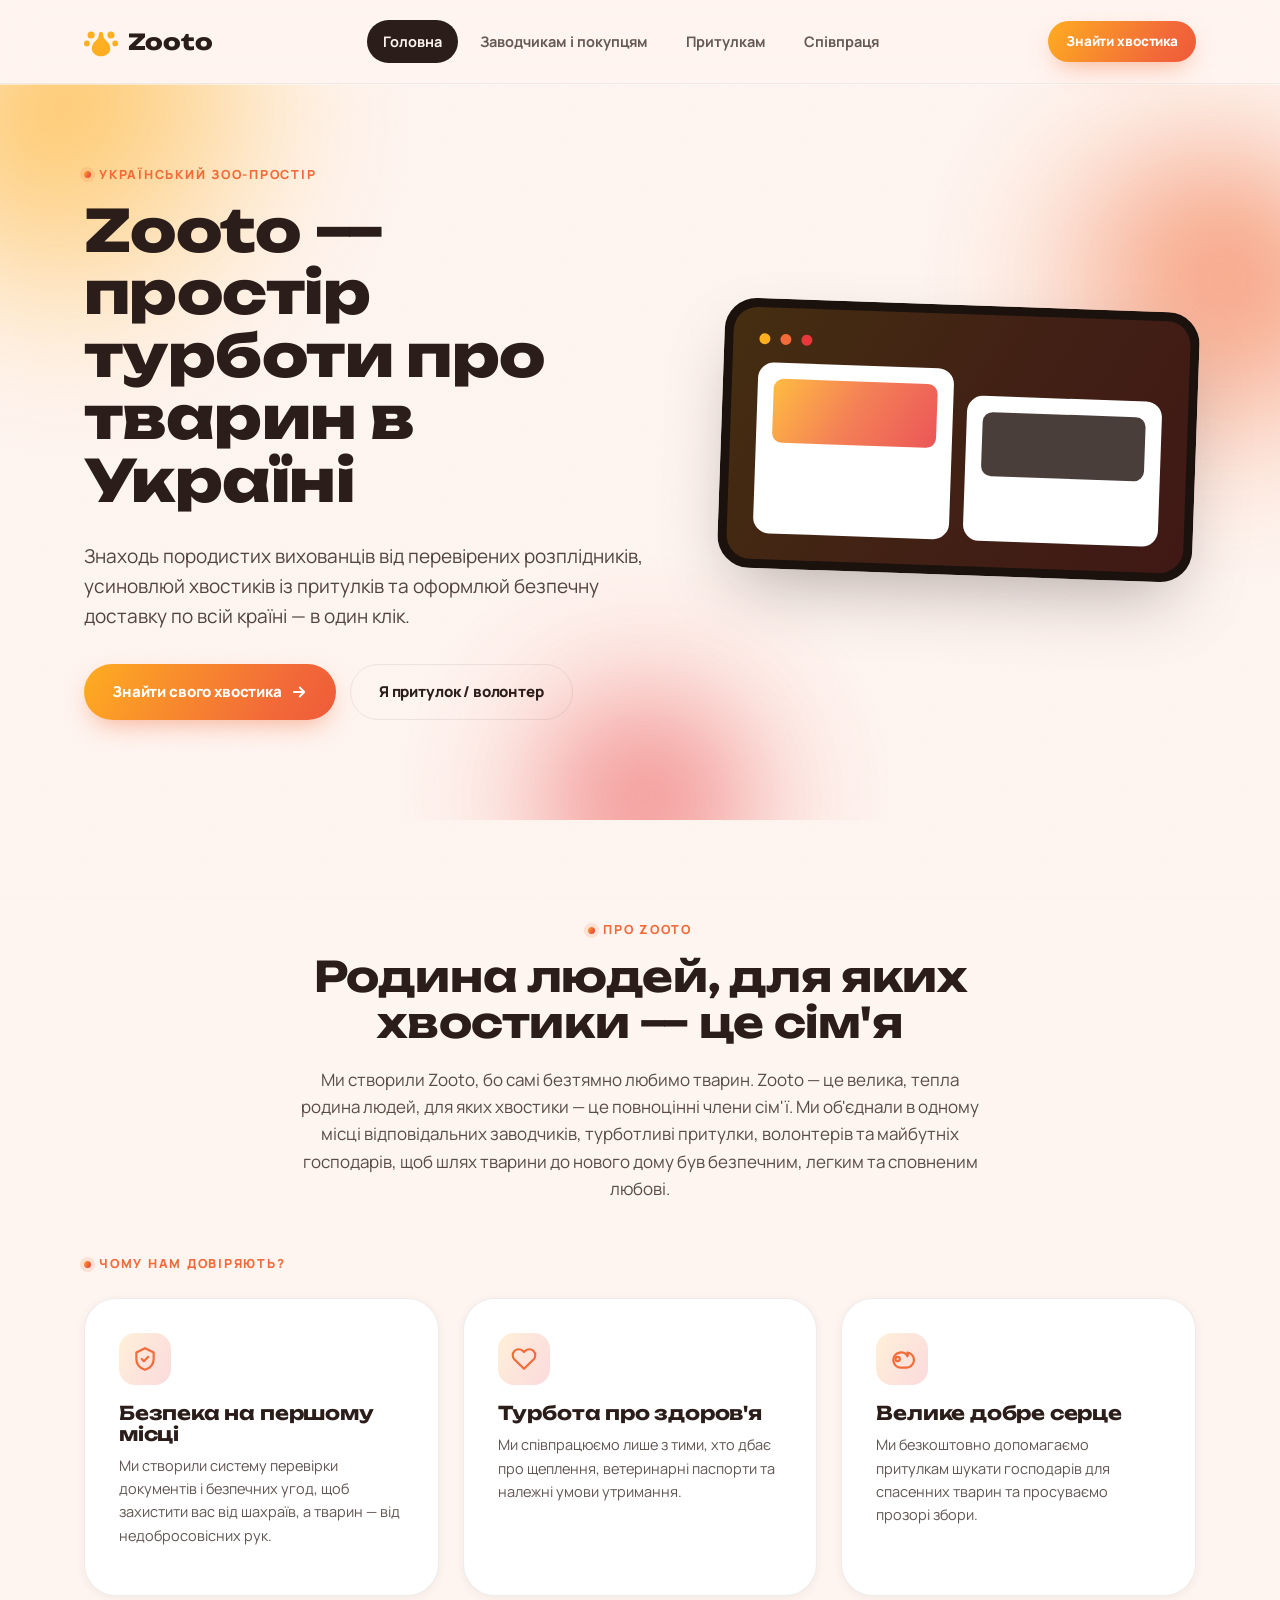
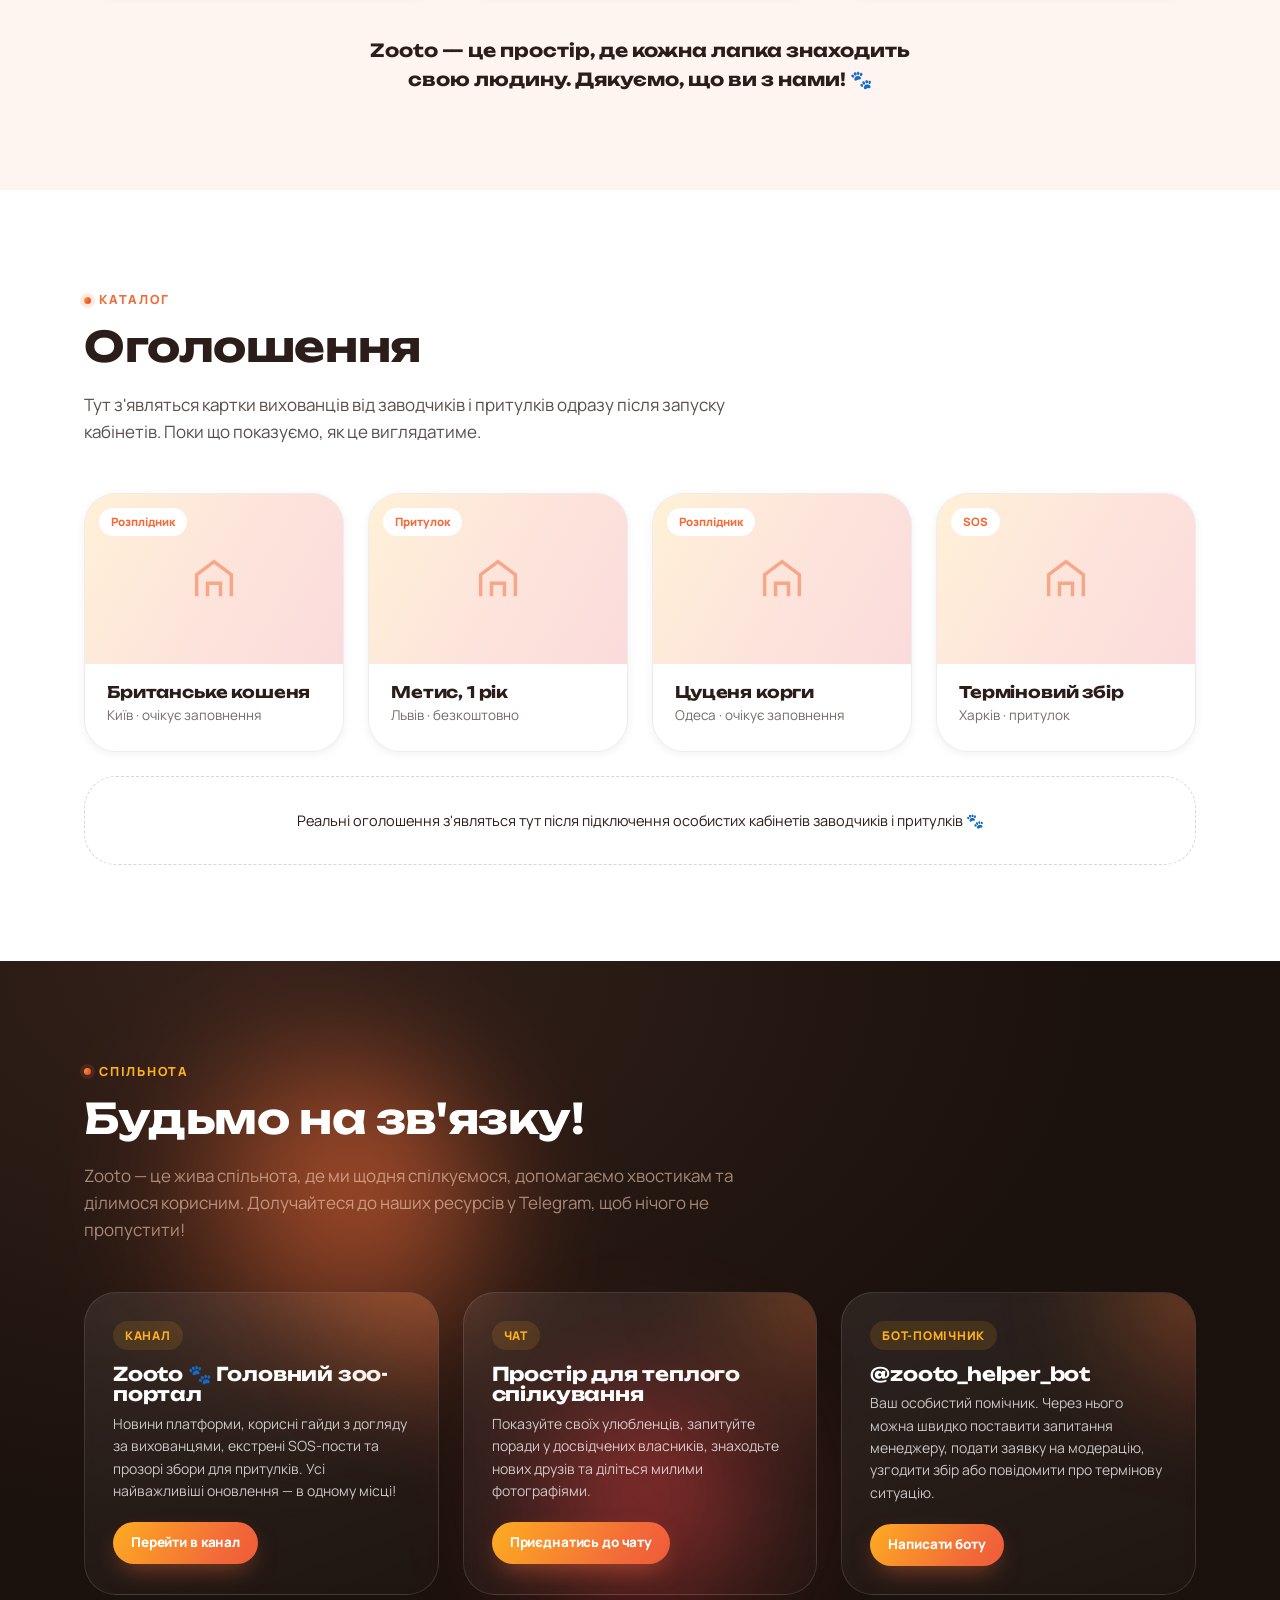
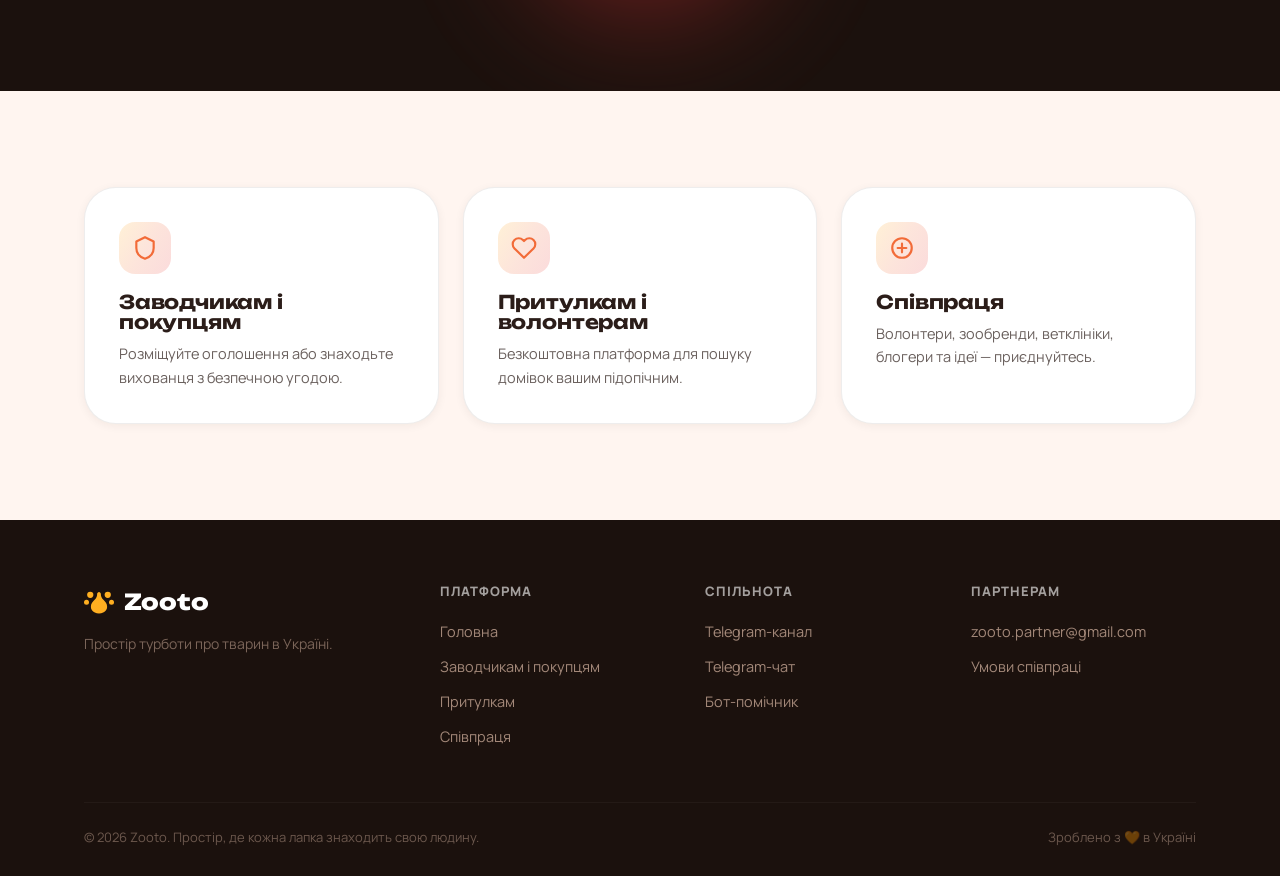
==== index.html @ 98a2a2c3 "Add files via upload" ====
<!DOCTYPE html>
<html lang="uk">
<head>
<meta charset="UTF-8">
<meta name="viewport" content="width=device-width, initial-scale=1.0">
<title>Zooto — простір турботи про тварин в Україні</title>
<link rel="stylesheet" href="assets/style.css">
</head>
<body>
<div class="grain"></div>
<div class="cursor-glow"></div>

<!-- ============ NAV ============ -->
<header class="nav">
  <div class="container">
    <a href="index.html" class="logo">
      <svg viewBox="0 0 48 48" fill="none"><path d="M24 44c-7 0-13-4.5-13-11 0-5 3-8 6-11 3-3 4-6 4-9 0-2 1.5-3.5 3-3.5s3 1.5 3 3.5c0 3 1 6 4 9 3 3 6 6 6 11 0 6.5-6 11-13 11z" fill="url(#g)"/><circle cx="10" cy="14" r="5" fill="url(#g)"/><circle cx="38" cy="14" r="5" fill="url(#g)"/><circle cx="4" cy="26" r="4" fill="url(#g)"/><circle cx="44" cy="26" r="4" fill="url(#g)"/><defs><linearGradient id="g" x1="0" y1="0" x2="48" y2="48"><stop offset="0" stop-color="#FFB020"/><stop offset=".5" stop-color="#F26B38"/><stop offset="1" stop-color="#E8383B"/></linearGradient></defs></svg>
      Zooto
    </a>
    <nav class="nav-links">
      <a href="index.html" class="active">Головна</a>
      <a href="marketplace.html">Заводчикам і покупцям</a>
      <a href="shelters.html">Притулкам</a>
      <a href="cooperation.html">Співпраця</a>
    </nav>
    <div class="nav-cta">
      <a class="btn btn-primary btn-sm" href="marketplace.html#buyer">Знайти хвостика</a>
      <button class="nav-burger" aria-label="Меню">
        <svg width="20" height="20" viewBox="0 0 24 24" fill="none" stroke="currentColor" stroke-width="2.4" stroke-linecap="round"><line x1="3" y1="6" x2="21" y2="6"/><line x1="3" y1="12" x2="21" y2="12"/><line x1="3" y1="18" x2="21" y2="18"/></svg>
      </button>
    </div>
  </div>
</header>

<div class="mobile-drawer">
  <div class="mobile-drawer-top">
    <span class="logo">Zooto</span>
    <button class="mobile-drawer-close" style="width:40px;height:40px;border-radius:50%;background:var(--snow);border:1px solid var(--border-soft);" aria-label="Закрити">✕</button>
  </div>
  <a href="index.html">Головна</a>
  <a href="marketplace.html">Заводчикам і покупцям</a>
  <a href="shelters.html">Притулкам</a>
  <a href="cooperation.html">Співпраця</a>
</div>

<!-- ============ HERO ============ -->
<section class="hero">
  <div class="orb-field"><div class="orb orb--1"></div><div class="orb orb--2"></div><div class="orb orb--3"></div></div>
  <div class="container hero-grid">
    <div class="reveal in-view">
      <div class="eyebrow">Український зоо-простір</div>
      <h1>Zooto — простір турботи про тварин в Україні</h1>
      <p class="lead">Знаходь породистих вихованців від перевірених розплідників, усиновлюй хвостиків із притулків та оформлюй безпечну доставку по всій країні — в один клік.</p>
      <div class="hero-actions">
        <a class="btn btn-primary" href="marketplace.html#buyer">
          Знайти свого хвостика
          <svg viewBox="0 0 24 24" fill="none" stroke="currentColor" stroke-width="2.4" stroke-linecap="round" stroke-linejoin="round"><path d="M5 12h14M13 6l6 6-6 6"/></svg>
        </a>
        <a class="btn btn-ghost" href="shelters.html">Я притулок / волонтер</a>
      </div>
    </div>
    <div class="reveal in-view" style="position:relative;">
      <div class="card" style="background:var(--espresso-2); color:var(--snow); padding:8px; border-radius:var(--radius-lg); box-shadow:var(--shadow-lg); transform:rotate(2deg);">
        <div style="background:var(--grad-sunset-soft); border-radius:calc(var(--radius-lg) - 8px); padding:26px; position:relative; overflow:hidden;">
          <div style="display:flex; gap:10px; margin-bottom:18px;">
            <span style="width:11px;height:11px;border-radius:50%;background:#FFB020;"></span>
            <span style="width:11px;height:11px;border-radius:50%;background:#F26B38;"></span>
            <span style="width:11px;height:11px;border-radius:50%;background:#E8383B;"></span>
          </div>
          <div style="display:grid; grid-template-columns:1fr 1fr; gap:14px;">
            <div style="background:var(--snow); border-radius:16px; padding:16px;">
              <div style="width:100%;height:64px;border-radius:10px;background:var(--grad-sunset); opacity:.85; margin-bottom:10px;"></div>
              <div style="font-family:var(--ff-display); font-weight:700; font-size:13px;">Кошеня, Київ</div>
              <div style="font-size:11.5px; opacity:.55;">Перевірений розплідник</div>
            </div>
            <div style="background:var(--snow); border-radius:16px; padding:16px; margin-top:26px;">
              <div style="width:100%;height:64px;border-radius:10px;background:var(--espresso); opacity:.85; margin-bottom:10px;"></div>
              <div style="font-family:var(--ff-display); font-weight:700; font-size:13px;">Цуцик, Львів</div>
              <div style="font-size:11.5px; opacity:.55;">З притулку · безкоштовно</div>
            </div>
          </div>
        </div>
      </div>
    </div>
  </div>
</section>

<!-- ============ ПРО ZOOTO ============ -->
<section>
  <div class="container">
    <div class="section-head center reveal">
      <div class="eyebrow" style="justify-content:center;">Про Zooto</div>
      <h2>Родина людей, для яких хвостики — це сім'я</h2>
      <p>Ми створили Zooto, бо самі безтямно любимо тварин. Zooto — це велика, тепла родина людей, для яких хвостики — це повноцінні члени сім'ї. Ми об'єднали в одному місці відповідальних заводчиків, турботливі притулки, волонтерів та майбутніх господарів, щоб шлях тварини до нового дому був безпечним, легким та сповненим любові.</p>
    </div>

    <div class="eyebrow center" style="justify-content:center; margin-bottom:24px;">Чому нам довіряють?</div>
    <div class="grid grid-3 reveal-stagger">
      <div class="card reveal" style="--i:0">
        <div class="icon-badge">
          <svg viewBox="0 0 24 24" fill="none" stroke="currentColor" stroke-width="2" stroke-linecap="round" stroke-linejoin="round"><path d="M12 2 4 6v6c0 5 3.5 8.5 8 10 4.5-1.5 8-5 8-10V6l-8-4Z"/><path d="m9 12 2 2 4-4"/></svg>
        </div>
        <h3 style="font-size:19px;">Безпека на першому місці</h3>
        <p style="font-size:14.5px; opacity:.75;">Ми створили систему перевірки документів і безпечних угод, щоб захистити вас від шахраїв, а тварин — від недобросовісних рук.</p>
      </div>
      <div class="card reveal" style="--i:1">
        <div class="icon-badge">
          <svg viewBox="0 0 24 24" fill="none" stroke="currentColor" stroke-width="2" stroke-linecap="round" stroke-linejoin="round"><path d="M20.8 4.6a5.5 5.5 0 0 0-7.8 0L12 5.6l-1-1a5.5 5.5 0 1 0-7.8 7.8l1 1L12 21l7.8-7.6 1-1a5.5 5.5 0 0 0 0-7.8Z"/></svg>
        </div>
        <h3 style="font-size:19px;">Турбота про здоров'я</h3>
        <p style="font-size:14.5px; opacity:.75;">Ми співпрацюємо лише з тими, хто дбає про щеплення, ветеринарні паспорти та належні умови утримання.</p>
      </div>
      <div class="card reveal" style="--i:2">
        <div class="icon-badge">
          <svg viewBox="0 0 24 24" fill="none" stroke="currentColor" stroke-width="2" stroke-linecap="round" stroke-linejoin="round"><path d="M11 20A7 7 0 0 1 9.8 6.1C15.5 5 17 9.5 17 9.5c1-2 0-3.5 0-3.5a7 7 0 0 1-2 13.9Z"/><path d="M8 14a2 2 0 1 0 0-4 2 2 0 0 0 0 4Z"/></svg>
        </div>
        <h3 style="font-size:19px;">Велике добре серце</h3>
        <p style="font-size:14.5px; opacity:.75;">Ми безкоштовно допомагаємо притулкам шукати господарів для спасенних тварин та просуваємо прозорі збори.</p>
      </div>
    </div>
    <p class="center reveal" style="max-width:560px; margin:40px auto 0; font-weight:700; font-family:var(--ff-display); font-size:18px;">Zooto — це простір, де кожна лапка знаходить свою людину. Дякуємо, що ви з нами! 🐾</p>
  </div>
</section>

<!-- ============ ОГОЛОШЕННЯ (placeholder) ============ -->
<section style="background:var(--snow);">
  <div class="container">
    <div class="section-head reveal">
      <div class="eyebrow">Каталог</div>
      <h2>Оголошення</h2>
      <p>Тут з'являться картки вихованців від заводчиків і притулків одразу після запуску кабінетів. Поки що показуємо, як це виглядатиме.</p>
    </div>
    <div class="grid grid-4 reveal-stagger">
      <div class="listing-card reveal" style="--i:0">
        <div class="listing-thumb"><span class="listing-tag">Розплідник</span><svg viewBox="0 0 24 24" fill="none" stroke="currentColor" stroke-width="1.6"><path d="M4 20V10l8-6 8 6v10"/><path d="M9 20v-6h6v6"/></svg></div>
        <div class="listing-body"><h4>Британське кошеня</h4><p>Київ · очікує заповнення</p></div>
      </div>
      <div class="listing-card reveal" style="--i:1">
        <div class="listing-thumb"><span class="listing-tag">Притулок</span><svg viewBox="0 0 24 24" fill="none" stroke="currentColor" stroke-width="1.6"><path d="M4 20V10l8-6 8 6v10"/><path d="M9 20v-6h6v6"/></svg></div>
        <div class="listing-body"><h4>Метис, 1 рік</h4><p>Львів · безкоштовно</p></div>
      </div>
      <div class="listing-card reveal" style="--i:2">
        <div class="listing-thumb"><span class="listing-tag">Розплідник</span><svg viewBox="0 0 24 24" fill="none" stroke="currentColor" stroke-width="1.6"><path d="M4 20V10l8-6 8 6v10"/><path d="M9 20v-6h6v6"/></svg></div>
        <div class="listing-body"><h4>Цуценя корги</h4><p>Одеса · очікує заповнення</p></div>
      </div>
      <div class="listing-card reveal" style="--i:3">
        <div class="listing-thumb"><span class="listing-tag">SOS</span><svg viewBox="0 0 24 24" fill="none" stroke="currentColor" stroke-width="1.6"><path d="M4 20V10l8-6 8 6v10"/><path d="M9 20v-6h6v6"/></svg></div>
        <div class="listing-body"><h4>Терміновий збір</h4><p>Харків · притулок</p></div>
      </div>
      <div class="listing-empty-note reveal">Реальні оголошення з'являться тут після підключення особистих кабінетів заводчиків і притулків 🐾</div>
    </div>
  </div>
</section>

<!-- ============ БУДЬМО НА ЗВ'ЯЗКУ ============ -->
<section class="section-dark">
  <div class="orb-field"><div class="orb orb--2" style="top:10%;left:10%;"></div><div class="orb orb--3" style="bottom:5%;right:5%;"></div></div>
  <div class="container" style="position:relative; z-index:1;">
    <div class="section-head reveal">
      <div class="eyebrow">Спільнота</div>
      <h2>Будьмо на зв'язку!</h2>
      <p style="color:rgba(255,216,194,.75);">Zooto — це жива спільнота, де ми щодня спілкуємося, допомагаємо хвостикам та ділимося корисним. Долучайтеся до наших ресурсів у Telegram, щоб нічого не пропустити!</p>
    </div>
    <div class="grid grid-3 reveal-stagger">
      <div class="tg-card reveal" style="--i:0">
        <span class="tg-tag">Канал</span>
        <h3>Zooto 🐾 Головний зоо-портал</h3>
        <p>Новини платформи, корисні гайди з догляду за вихованцями, екстрені SOS-пости та прозорі збори для притулків. Усі найважливіші оновлення — в одному місці!</p>
        <a class="btn btn-primary btn-sm" href="https://t.me/zooto_ua" target="_blank" rel="noopener">Перейти в канал</a>
      </div>
      <div class="tg-card reveal" style="--i:1">
        <span class="tg-tag">Чат</span>
        <h3>Простір для теплого спілкування</h3>
        <p>Показуйте своїх улюбленців, запитуйте поради у досвідчених власників, знаходьте нових друзів та діліться милими фотографіями.</p>
        <a class="btn btn-primary btn-sm" href="https://t.me/zooto_chat" target="_blank" rel="noopener">Приєднатись до чату</a>
      </div>
      <div class="tg-card reveal" style="--i:2">
        <span class="tg-tag">Бот-помічник</span>
        <h3>@zooto_helper_bot</h3>
        <p>Ваш особистий помічник. Через нього можна швидко поставити запитання менеджеру, подати заявку на модерацію, узгодити збір або повідомити про термінову ситуацію.</p>
        <a class="btn btn-primary btn-sm" href="https://t.me/zooto_helper_bot" target="_blank" rel="noopener">Написати боту</a>
      </div>
    </div>
  </div>
</section>

<!-- ============ QUICK NAV ============ -->
<section>
  <div class="container">
    <div class="grid grid-3 reveal-stagger">
      <a class="card reveal" style="--i:0" href="marketplace.html">
        <div class="icon-badge"><svg viewBox="0 0 24 24" fill="none" stroke="currentColor" stroke-width="2" stroke-linecap="round" stroke-linejoin="round"><path d="M12 2 4 6v6c0 5 3.5 8.5 8 10 4.5-1.5 8-5 8-10V6l-8-4Z"/></svg></div>
        <h3 style="font-size:19px;">Заводчикам і покупцям</h3>
        <p style="font-size:14.5px; opacity:.7; margin-bottom:0;">Розміщуйте оголошення або знаходьте вихованця з безпечною угодою.</p>
      </a>
      <a class="card reveal" style="--i:1" href="shelters.html">
        <div class="icon-badge"><svg viewBox="0 0 24 24" fill="none" stroke="currentColor" stroke-width="2" stroke-linecap="round" stroke-linejoin="round"><path d="M20.8 4.6a5.5 5.5 0 0 0-7.8 0L12 5.6l-1-1a5.5 5.5 0 1 0-7.8 7.8l1 1L12 21l7.8-7.6 1-1a5.5 5.5 0 0 0 0-7.8Z"/></svg></div>
        <h3 style="font-size:19px;">Притулкам і волонтерам</h3>
        <p style="font-size:14.5px; opacity:.7; margin-bottom:0;">Безкоштовна платформа для пошуку домівок вашим підопічним.</p>
      </a>
      <a class="card reveal" style="--i:2" href="cooperation.html">
        <div class="icon-badge"><svg viewBox="0 0 24 24" fill="none" stroke="currentColor" stroke-width="2" stroke-linecap="round" stroke-linejoin="round"><circle cx="12" cy="12" r="9"/><path d="M8 12h8M12 8v8"/></svg></div>
        <h3 style="font-size:19px;">Співпраця</h3>
        <p style="font-size:14.5px; opacity:.7; margin-bottom:0;">Волонтери, зообренди, ветклініки, блогери та ідеї — приєднуйтесь.</p>
      </a>
    </div>
  </div>
</section>

<!-- ============ FOOTER ============ -->
<footer>
  <div class="container">
    <div class="footer-grid">
      <div>
        <div class="footer-logo">
          <svg viewBox="0 0 48 48" fill="none"><path d="M24 44c-7 0-13-4.5-13-11 0-5 3-8 6-11 3-3 4-6 4-9 0-2 1.5-3.5 3-3.5s3 1.5 3 3.5c0 3 1 6 4 9 3 3 6 6 6 11 0 6.5-6 11-13 11z" fill="url(#g2)"/><circle cx="10" cy="14" r="5" fill="url(#g2)"/><circle cx="38" cy="14" r="5" fill="url(#g2)"/><circle cx="4" cy="26" r="4" fill="url(#g2)"/><circle cx="44" cy="26" r="4" fill="url(#g2)"/><defs><linearGradient id="g2" x1="0" y1="0" x2="48" y2="48"><stop offset="0" stop-color="#FFB020"/><stop offset=".5" stop-color="#F26B38"/><stop offset="1" stop-color="#E8383B"/></linearGradient></defs></svg>
          Zooto
        </div>
        <p style="font-size:14px; opacity:.6; max-width:32ch;">Простір турботи про тварин в Україні.</p>
      </div>
      <div>
        <h4>Платформа</h4>
        <a href="index.html">Головна</a>
        <a href="marketplace.html">Заводчикам і покупцям</a>
        <a href="shelters.html">Притулкам</a>
        <a href="cooperation.html">Співпраця</a>
      </div>
      <div>
        <h4>Спільнота</h4>
        <a href="https://t.me/zooto_ua" target="_blank" rel="noopener">Telegram-канал</a>
        <a href="https://t.me/zooto_chat" target="_blank" rel="noopener">Telegram-чат</a>
        <a href="https://t.me/zooto_helper_bot" target="_blank" rel="noopener">Бот-помічник</a>
      </div>
      <div>
        <h4>Партнерам</h4>
        <a href="mailto:zooto.partner@gmail.com">zooto.partner@gmail.com</a>
        <a href="cooperation.html">Умови співпраці</a>
      </div>
    </div>
    <div class="footer-bottom">
      <span>© 2026 Zooto. Простір, де кожна лапка знаходить свою людину.</span>
      <span>Зроблено з 🧡 в Україні</span>
    </div>
  </div>
</footer>

<script src="assets/main.js"></script>
</body>
</html>
---- assets/style.css ----
/* ============================================================
   ZOOTO — Sunset Glow design system
   ============================================================ */

@import url('https://fonts.googleapis.com/css2?family=Unbounded:wght@400;600;700;800;900&family=Manrope:wght@400;500;600;700;800&display=swap');

:root{
  --peach:      #FFF5F0;
  --snow:       #FFFFFF;
  --espresso:   #2B1D19;
  --espresso-2: #1B110D;
  --terracotta: #F26B38;
  --apricot:    #FFD8C2;
  --gold:       #FFB020;
  --coral:      #E8383B;

  --grad-sunset: linear-gradient(120deg, var(--gold) 0%, var(--terracotta) 48%, var(--coral) 100%);
  --grad-sunset-soft: linear-gradient(120deg, rgba(255,176,32,.18), rgba(242,107,56,.18), rgba(232,56,59,.18));
  --grad-dark: radial-gradient(120% 140% at 20% 0%, #34211a 0%, var(--espresso-2) 55%);

  --ring: rgba(242,107,56,.35);
  --border-soft: rgba(43,29,25,.08);
  --shadow-sm: 0 2px 10px rgba(43,29,25,.06);
  --shadow-md: 0 12px 30px -8px rgba(43,29,25,.18);
  --shadow-lg: 0 30px 70px -20px rgba(43,29,25,.35);

  --radius-sm: 14px;
  --radius-md: 22px;
  --radius-lg: 32px;
  --radius-pill: 999px;

  --ff-display: 'Unbounded', system-ui, sans-serif;
  --ff-body: 'Manrope', system-ui, sans-serif;

  --container: 1160px;
  --nav-h: 84px;
}

*,*::before,*::after{ box-sizing:border-box; }
html{ scroll-behavior:smooth; }
@media (prefers-reduced-motion: reduce){
  html{ scroll-behavior:auto; }
  *,*::before,*::after{ animation-duration:.001ms !important; animation-iteration-count:1 !important; transition-duration:.001ms !important; scroll-behavior:auto !important; }
}

body{
  margin:0;
  background:var(--peach);
  color:var(--espresso);
  font-family:var(--ff-body);
  font-size:16px;
  line-height:1.6;
  -webkit-font-smoothing:antialiased;
  overflow-x:hidden;
}

h1,h2,h3,h4{
  font-family:var(--ff-display);
  line-height:1.08;
  margin:0 0 .5em;
  letter-spacing:-.01em;
}
h1{ font-weight:800; }
h2{ font-weight:700; }
p{ margin:0 0 1em; }
a{ color:inherit; text-decoration:none; }
img{ max-width:100%; display:block; }
button{ font-family:inherit; }

.container{ max-width:var(--container); margin:0 auto; padding:0 24px; }
.eyebrow{
  display:inline-flex; align-items:center; gap:8px;
  font-family:var(--ff-body); font-weight:800; font-size:12.5px;
  letter-spacing:.14em; text-transform:uppercase;
  color:var(--terracotta);
  margin-bottom:14px;
}
.eyebrow::before{
  content:''; width:7px; height:7px; border-radius:50%;
  background:var(--grad-sunset); box-shadow:0 0 0 4px rgba(242,107,56,.15);
}

/* ---------- noise / grain overlay ---------- */
.grain{
  position:fixed; inset:0; pointer-events:none; z-index:2; opacity:.035; mix-blend-mode:multiply;
  background-image:url("data:image/svg+xml,%3Csvg xmlns='http://www.w3.org/2000/svg' width='120' height='120'%3E%3Cfilter id='n'%3E%3CfeTurbulence type='fractalNoise' baseFrequency='0.9' numOctaves='2' stitchTiles='stitch'/%3E%3C/filter%3E%3Crect width='100%25' height='100%25' filter='url(%23n)'/%3E%3C/svg%3E");
}

/* ---------- cursor glow (desktop only, cheap) ---------- */
.cursor-glow{
  position:fixed; top:0; left:0; width:520px; height:520px; border-radius:50%;
  pointer-events:none; z-index:1; transform:translate(-50%,-50%);
  background:radial-gradient(circle, rgba(242,107,56,.16), rgba(255,176,32,.08) 45%, transparent 70%);
  opacity:0; transition:opacity .4s ease;
  will-change:transform;
}
@media (hover:hover) and (pointer:fine){ .cursor-glow.active{ opacity:1; } }

/* ---------- glow orbs (signature element) ---------- */
.orb-field{ position:absolute; inset:0; overflow:hidden; z-index:0; pointer-events:none; }
.orb{
  position:absolute; border-radius:50%; filter:blur(60px);
  animation:float-orb 16s ease-in-out infinite;
  opacity:.75;
}
.orb--1{ width:420px; height:420px; background:radial-gradient(circle at 30% 30%, var(--gold), transparent 70%); top:-120px; left:-80px; animation-duration:18s; }
.orb--2{ width:380px; height:380px; background:radial-gradient(circle at 60% 40%, var(--terracotta), transparent 70%); top:40px; right:-100px; animation-duration:22s; animation-delay:-4s; }
.orb--3{ width:320px; height:320px; background:radial-gradient(circle at 50% 50%, var(--coral), transparent 70%); bottom:-140px; left:38%; animation-duration:20s; animation-delay:-9s; }
@keyframes float-orb{
  0%,100%{ transform:translate(0,0) scale(1); }
  33%{ transform:translate(30px,-40px) scale(1.08); }
  66%{ transform:translate(-25px,25px) scale(.94); }
}

/* ============================================================
   NAV
   ============================================================ */
.nav{
  position:sticky; top:0; z-index:50;
  height:var(--nav-h);
  display:flex; align-items:center;
  background:rgba(255,245,240,.92);
  backdrop-filter:blur(16px) saturate(160%);
  -webkit-backdrop-filter:blur(16px) saturate(160%);
  border-bottom:1px solid rgba(43,29,25,.06);
  box-shadow:0 1px 0 rgba(255,255,255,.5);
}
.nav .container{ display:flex; align-items:center; justify-content:space-between; gap:20px; width:100%; }
.logo{ display:flex; align-items:center; gap:10px; font-family:var(--ff-display); font-weight:800; font-size:22px; color:var(--espresso); }
.logo svg{ width:34px; height:34px; flex-shrink:0; }
.nav-links{ display:flex; align-items:center; gap:6px; }
.nav-links a{
  padding:10px 16px; border-radius:var(--radius-pill); font-weight:700; font-size:14.5px;
  color:var(--espresso); opacity:.72; transition:opacity .2s, background .2s, color .2s;
  white-space:nowrap;
}
.nav-links a:hover{ opacity:1; background:rgba(242,107,56,.08); }
.nav-links a.active{ opacity:1; background:var(--espresso); color:var(--peach); }
.nav-cta{ display:flex; align-items:center; gap:10px; }
.nav-burger{ display:none; }

/* ============================================================
   BUTTONS
   ============================================================ */
.btn{
  display:inline-flex; align-items:center; justify-content:center; gap:8px;
  padding:15px 28px; border-radius:var(--radius-pill);
  font-weight:800; font-size:15px; letter-spacing:-.01em;
  border:none; cursor:pointer; transition:transform .25s cubic-bezier(.2,.8,.2,1), box-shadow .25s, filter .25s;
  white-space:nowrap;
}
.btn:active{ transform:translateY(1px) scale(.98); }
.btn-primary{
  background:var(--grad-sunset); background-size:160% 160%; background-position:0% 50%;
  color:var(--snow); box-shadow:0 10px 26px -8px rgba(242,107,56,.55);
}
.btn-primary:hover{ background-position:100% 50%; box-shadow:0 16px 34px -8px rgba(242,107,56,.65); transform:translateY(-2px); }
.btn-dark{ background:var(--espresso); color:var(--peach); box-shadow:var(--shadow-md); }
.btn-dark:hover{ transform:translateY(-2px); box-shadow:var(--shadow-lg); }
.btn-ghost{
  background:transparent; color:var(--espresso); border:1.5px solid var(--border-soft);
}
.btn-ghost:hover{ border-color:var(--terracotta); background:rgba(242,107,56,.06); }
.btn-sm{ padding:10px 18px; font-size:13.5px; }
.btn svg{ width:18px; height:18px; }

/* ============================================================
   SECTIONS / LAYOUT
   ============================================================ */
section{ position:relative; padding:96px 0; }
.section-tight{ padding:64px 0; }
.section-dark{ background:var(--grad-dark); color:var(--apricot); }
.section-dark h2, .section-dark h1{ color:var(--snow); }
.section-dark .eyebrow{ color:var(--gold); }

.hero{ padding:76px 0 100px; position:relative; overflow:hidden; }
.hero-grid{ display:grid; grid-template-columns:1.1fr .9fr; gap:56px; align-items:center; position:relative; z-index:2; }
.hero h1{ font-size:clamp(34px,4.6vw,58px); }
.hero .lead{ font-size:19px; opacity:.82; max-width:52ch; margin-bottom:32px; }
.hero-actions{ display:flex; gap:14px; flex-wrap:wrap; }

.section-head{ max-width:680px; margin-bottom:48px; }
.section-head h2{ font-size:clamp(28px,3.4vw,42px); }
.section-head p{ font-size:17px; opacity:.78; }
.center{ text-align:center; margin-left:auto; margin-right:auto; }

/* ---------- reveal on scroll ---------- */
.reveal{ opacity:0; transform:translateY(28px); transition:opacity .7s cubic-bezier(.2,.7,.2,1), transform .7s cubic-bezier(.2,.7,.2,1); }
.reveal.in-view{ opacity:1; transform:translateY(0); }
.reveal-stagger > *{ transition-delay:calc(var(--i,0) * 90ms); }

/* ============================================================
   CARDS
   ============================================================ */
.card{
  background:var(--snow); border-radius:var(--radius-lg); padding:34px;
  box-shadow:var(--shadow-sm); border:1px solid var(--border-soft);
  transition:transform .35s cubic-bezier(.2,.8,.2,1), box-shadow .35s;
}
.card:hover{ transform:translateY(-6px); box-shadow:var(--shadow-md); }

.grid{ display:grid; gap:24px; }
.grid-3{ grid-template-columns:repeat(3,1fr); }
.grid-2{ grid-template-columns:repeat(2,1fr); }
.grid-4{ grid-template-columns:repeat(4,1fr); }

.icon-badge{
  width:52px; height:52px; border-radius:16px; display:flex; align-items:center; justify-content:center;
  background:var(--grad-sunset-soft); color:var(--terracotta); margin-bottom:18px; flex-shrink:0;
}
.icon-badge svg{ width:26px; height:26px; }

/* ---------- steps ---------- */
.steps{ display:grid; grid-template-columns:repeat(3,1fr); gap:24px; counter-reset:step; }
.step{ position:relative; padding:30px 26px 26px; background:var(--snow); border-radius:var(--radius-lg); border:1px solid var(--border-soft); box-shadow:var(--shadow-sm); }
.step-num{
  font-family:var(--ff-display); font-size:15px; font-weight:800; color:var(--snow);
  width:38px; height:38px; border-radius:50%; background:var(--grad-sunset);
  display:flex; align-items:center; justify-content:center; margin-bottom:16px;
}
.step h3{ font-size:18px; margin-bottom:8px; }
.step p{ font-size:14.5px; opacity:.75; margin:0; }

/* ---------- telegram cards ---------- */
.tg-card{
  border-radius:var(--radius-lg); padding:28px; color:var(--snow);
  background:linear-gradient(160deg, rgba(255,255,255,.08), rgba(255,255,255,.02));
  border:1px solid rgba(255,255,255,.12); backdrop-filter:blur(6px);
  position:relative; overflow:hidden;
}
.tg-card::before{
  content:''; position:absolute; inset:-40% -40% auto auto; width:220px; height:220px;
  background:var(--grad-sunset); filter:blur(60px); opacity:.35; border-radius:50%;
}
.tg-card h3{ font-size:19px; margin-bottom:8px; color:var(--snow); }
.tg-card p{ font-size:14px; opacity:.75; margin-bottom:20px; }
.tg-card .btn{ position:relative; z-index:1; }
.tg-tag{
  display:inline-block; font-size:12px; font-weight:800; letter-spacing:.06em; text-transform:uppercase;
  color:var(--gold); background:rgba(255,176,32,.12); padding:5px 12px; border-radius:var(--radius-pill);
  margin-bottom:14px;
}

/* ============================================================
   FAQ ACCORDION
   ============================================================ */
.faq{ max-width:820px; margin:0 auto; display:flex; flex-direction:column; gap:12px; }
.faq-item{
  background:var(--snow); border:1px solid var(--border-soft); border-radius:var(--radius-md);
  overflow:hidden; transition:box-shadow .3s, border-color .3s;
}
.faq-item.open{ box-shadow:var(--shadow-md); border-color:rgba(242,107,56,.25); }
.faq-q{
  width:100%; text-align:left; background:none; border:none; cursor:pointer;
  padding:22px 26px; display:flex; align-items:center; justify-content:space-between; gap:16px;
  font-family:var(--ff-display); font-weight:600; font-size:16px; color:var(--espresso);
}
.faq-q .plus{
  flex-shrink:0; width:30px; height:30px; border-radius:50%; background:var(--grad-sunset-soft);
  display:flex; align-items:center; justify-content:center; position:relative; transition:transform .35s;
}
.faq-q .plus::before, .faq-q .plus::after{
  content:''; position:absolute; background:var(--terracotta); border-radius:2px;
}
.faq-q .plus::before{ width:12px; height:2px; }
.faq-q .plus::after{ width:2px; height:12px; transition:transform .3s; }
.faq-item.open .plus::after{ transform:rotate(90deg) scaleY(0); }
.faq-item.open .plus{ transform:rotate(180deg); background:var(--grad-sunset); }
.faq-item.open .plus::before, .faq-item.open .plus::after{ background:var(--snow); }
.faq-a{ max-height:0; overflow:hidden; transition:max-height .4s cubic-bezier(.2,.7,.2,1); }
.faq-a-inner{ padding:0 26px 24px; font-size:15px; opacity:.78; }

/* ============================================================
   TOGGLE SWITCH (marketplace)
   ============================================================ */
.switcher{
  display:inline-flex; padding:6px; background:var(--snow); border-radius:var(--radius-pill);
  box-shadow:var(--shadow-sm); border:1px solid var(--border-soft); position:relative; margin-bottom:20px;
}
.switcher button{
  position:relative; z-index:1; border:none; background:none; cursor:pointer;
  padding:12px 26px; border-radius:var(--radius-pill); font-weight:800; font-size:14.5px;
  color:var(--espresso); opacity:.55; transition:opacity .3s, color .3s;
}
.switcher button.active{ opacity:1; color:var(--snow); }
.switcher-thumb{
  position:absolute; top:6px; bottom:6px; left:6px; width:calc(50% - 6px);
  background:var(--grad-sunset); border-radius:var(--radius-pill);
  transition:transform .38s cubic-bezier(.2,.8,.2,1);
  box-shadow:0 8px 20px -6px rgba(242,107,56,.55);
}
.switcher[data-active="1"] .switcher-thumb{ transform:translateX(100%); }

.audience-panel{ display:none; }
.audience-panel.active{ display:block; }

/* ============================================================
   MODAL
   ============================================================ */
.modal-backdrop{
  position:fixed; inset:0; background:rgba(27,17,13,.55); backdrop-filter:blur(6px);
  display:flex; align-items:center; justify-content:center; padding:20px;
  z-index:100; opacity:0; pointer-events:none; transition:opacity .35s ease;
}
.modal-backdrop.open{ opacity:1; pointer-events:auto; }
.modal{
  width:100%; max-width:480px; background:var(--snow); border-radius:var(--radius-lg);
  padding:38px; box-shadow:var(--shadow-lg); position:relative;
  transform:translateY(24px) scale(.97); opacity:0; transition:transform .4s cubic-bezier(.2,.8,.2,1), opacity .4s;
  max-height:88vh; overflow-y:auto;
}
.modal-backdrop.open .modal{ transform:translateY(0) scale(1); opacity:1; }
.modal-close{
  position:absolute; top:18px; right:18px; width:36px; height:36px; border-radius:50%;
  background:var(--peach); border:none; cursor:pointer; display:flex; align-items:center; justify-content:center;
  transition:background .2s, transform .2s;
}
.modal-close:hover{ background:var(--apricot); transform:rotate(90deg); }
.modal h3{ font-size:24px; margin-bottom:6px; }
.modal .sub{ font-size:14.5px; opacity:.7; margin-bottom:24px; }
.field{ margin-bottom:16px; }
.field label{ display:block; font-size:13px; font-weight:700; margin-bottom:7px; opacity:.75; }
.field input, .field select, .field textarea{
  width:100%; padding:13px 16px; border-radius:14px; border:1.5px solid var(--border-soft);
  font-family:var(--ff-body); font-size:14.5px; background:var(--peach); color:var(--espresso);
  transition:border-color .2s, box-shadow .2s;
}
.field input:focus, .field select:focus, .field textarea:focus{
  outline:none; border-color:var(--terracotta); box-shadow:0 0 0 4px var(--ring); background:var(--snow);
}
.field textarea{ resize:vertical; min-height:88px; }
.modal .btn{ width:100%; margin-top:6px; }
.modal-success{ text-align:center; padding:10px 0; }
.modal-success .icon-badge{ margin:0 auto 18px; width:64px; height:64px; border-radius:20px; }
.modal-success .icon-badge svg{ width:32px; height:32px; }

/* ============================================================
   LISTINGS (placeholder catalog)
   ============================================================ */
.listing-card{ background:var(--snow); border-radius:var(--radius-lg); overflow:hidden; border:1px solid var(--border-soft); box-shadow:var(--shadow-sm); transition:transform .3s, box-shadow .3s; }
.listing-card:hover{ transform:translateY(-6px); box-shadow:var(--shadow-md); }
.listing-thumb{
  height:170px; background:var(--grad-sunset-soft); position:relative; display:flex; align-items:center; justify-content:center;
}
.listing-thumb svg{ width:52px; height:52px; color:var(--terracotta); opacity:.5; }
.listing-tag{
  position:absolute; top:14px; left:14px; background:var(--snow); font-size:11.5px; font-weight:800;
  padding:5px 12px; border-radius:var(--radius-pill); color:var(--terracotta);
}
.listing-body{ padding:20px 22px 24px; }
.listing-body h4{ font-family:var(--ff-display); font-size:16px; margin-bottom:4px; }
.listing-body p{ font-size:13.5px; opacity:.65; margin-bottom:0; }
.listing-empty-note{
  grid-column:1/-1; text-align:center; padding:32px; border-radius:var(--radius-lg);
  border:1.5px dashed rgba(43,29,25,.18); font-size:14.5px; opacity:.65;
}

/* ============================================================
   COOPERATION accordion blocks
   ============================================================ */
.coop-cats{ display:grid; grid-template-columns:repeat(5,1fr); gap:16px; margin-bottom:56px; }
.coop-cat{
  background:var(--snow); border-radius:var(--radius-md); padding:22px 18px; text-align:center;
  border:1px solid var(--border-soft); cursor:pointer; transition:transform .3s, box-shadow .3s, border-color .3s;
}
.coop-cat:hover, .coop-cat.active{ transform:translateY(-5px); box-shadow:var(--shadow-md); border-color:rgba(242,107,56,.3); }
.coop-cat .icon-badge{ margin:0 auto 12px; }
.coop-cat span{ font-weight:800; font-size:13.5px; display:block; }

.coop-block{ display:none; }
.coop-block.active{ display:block; }
.coop-detail{
  display:grid; grid-template-columns:1fr 1fr; gap:44px; align-items:start;
  background:var(--snow); border-radius:var(--radius-lg); padding:44px; border:1px solid var(--border-soft); box-shadow:var(--shadow-sm);
}
.coop-detail ul{ list-style:none; margin:0; padding:0; display:flex; flex-direction:column; gap:16px; }
.coop-detail ul li{ display:flex; gap:12px; font-size:14.5px; opacity:.82; }
.coop-detail ul li svg{ width:20px; height:20px; flex-shrink:0; color:var(--terracotta); margin-top:2px; }
.coop-contact{ margin-top:24px; display:flex; gap:12px; flex-wrap:wrap; }

/* ============================================================
   FOOTER
   ============================================================ */
footer{ background:var(--espresso-2); color:rgba(255,216,194,.7); padding:64px 0 28px; position:relative; overflow:hidden; }
.footer-grid{ display:grid; grid-template-columns:1.4fr 1fr 1fr 1fr; gap:40px; margin-bottom:48px; position:relative; z-index:1; }
.footer-logo{ display:flex; align-items:center; gap:10px; font-family:var(--ff-display); font-weight:800; font-size:22px; color:var(--snow); margin-bottom:14px; }
.footer-logo svg{ width:30px; height:30px; }
footer h4{ color:var(--snow); font-family:var(--ff-body); font-size:13px; letter-spacing:.08em; text-transform:uppercase; font-weight:800; margin-bottom:16px; opacity:.6; }
footer a{ display:block; font-size:14.5px; padding:6px 0; opacity:.85; transition:opacity .2s, color .2s; }
footer a:hover{ opacity:1; color:var(--gold); }
.footer-bottom{ border-top:1px solid rgba(255,255,255,.08); padding-top:24px; display:flex; justify-content:space-between; align-items:center; font-size:13px; opacity:.5; flex-wrap:wrap; gap:12px; }

/* ============================================================
   RESPONSIVE
   ============================================================ */
@media (max-width:980px){
  .hero-grid{ grid-template-columns:1fr; }
  .grid-3, .grid-4, .coop-cats{ grid-template-columns:repeat(2,1fr); }
  .footer-grid{ grid-template-columns:1fr 1fr; }
  .coop-detail{ grid-template-columns:1fr; padding:30px; }
  .nav-links{ display:none; }
  .nav-burger{ display:flex; }
}
@media (max-width:640px){
  .grid-3, .grid-2, .grid-4, .coop-cats{ grid-template-columns:1fr; }
  section{ padding:64px 0; }
  .steps{ grid-template-columns:1fr; }
  .footer-grid{ grid-template-columns:1fr; }
  .coop-cats{ grid-template-columns:repeat(2,1fr); }
}

/* mobile nav drawer */
.nav-burger{
  width:44px; height:44px; border-radius:50%; align-items:center; justify-content:center;
  background:var(--snow); border:1px solid var(--border-soft); cursor:pointer;
}
.mobile-drawer{
  position:fixed; inset:0; z-index:60; background:var(--peach); display:flex; flex-direction:column;
  padding:24px; transform:translateX(100%); transition:transform .4s cubic-bezier(.2,.8,.2,1);
}
.mobile-drawer.open{ transform:translateX(0); }
.mobile-drawer a{ font-family:var(--ff-display); font-size:22px; font-weight:700; padding:16px 4px; border-bottom:1px solid var(--border-soft); }
.mobile-drawer-top{ display:flex; justify-content:space-between; align-items:center; margin-bottom:30px; }
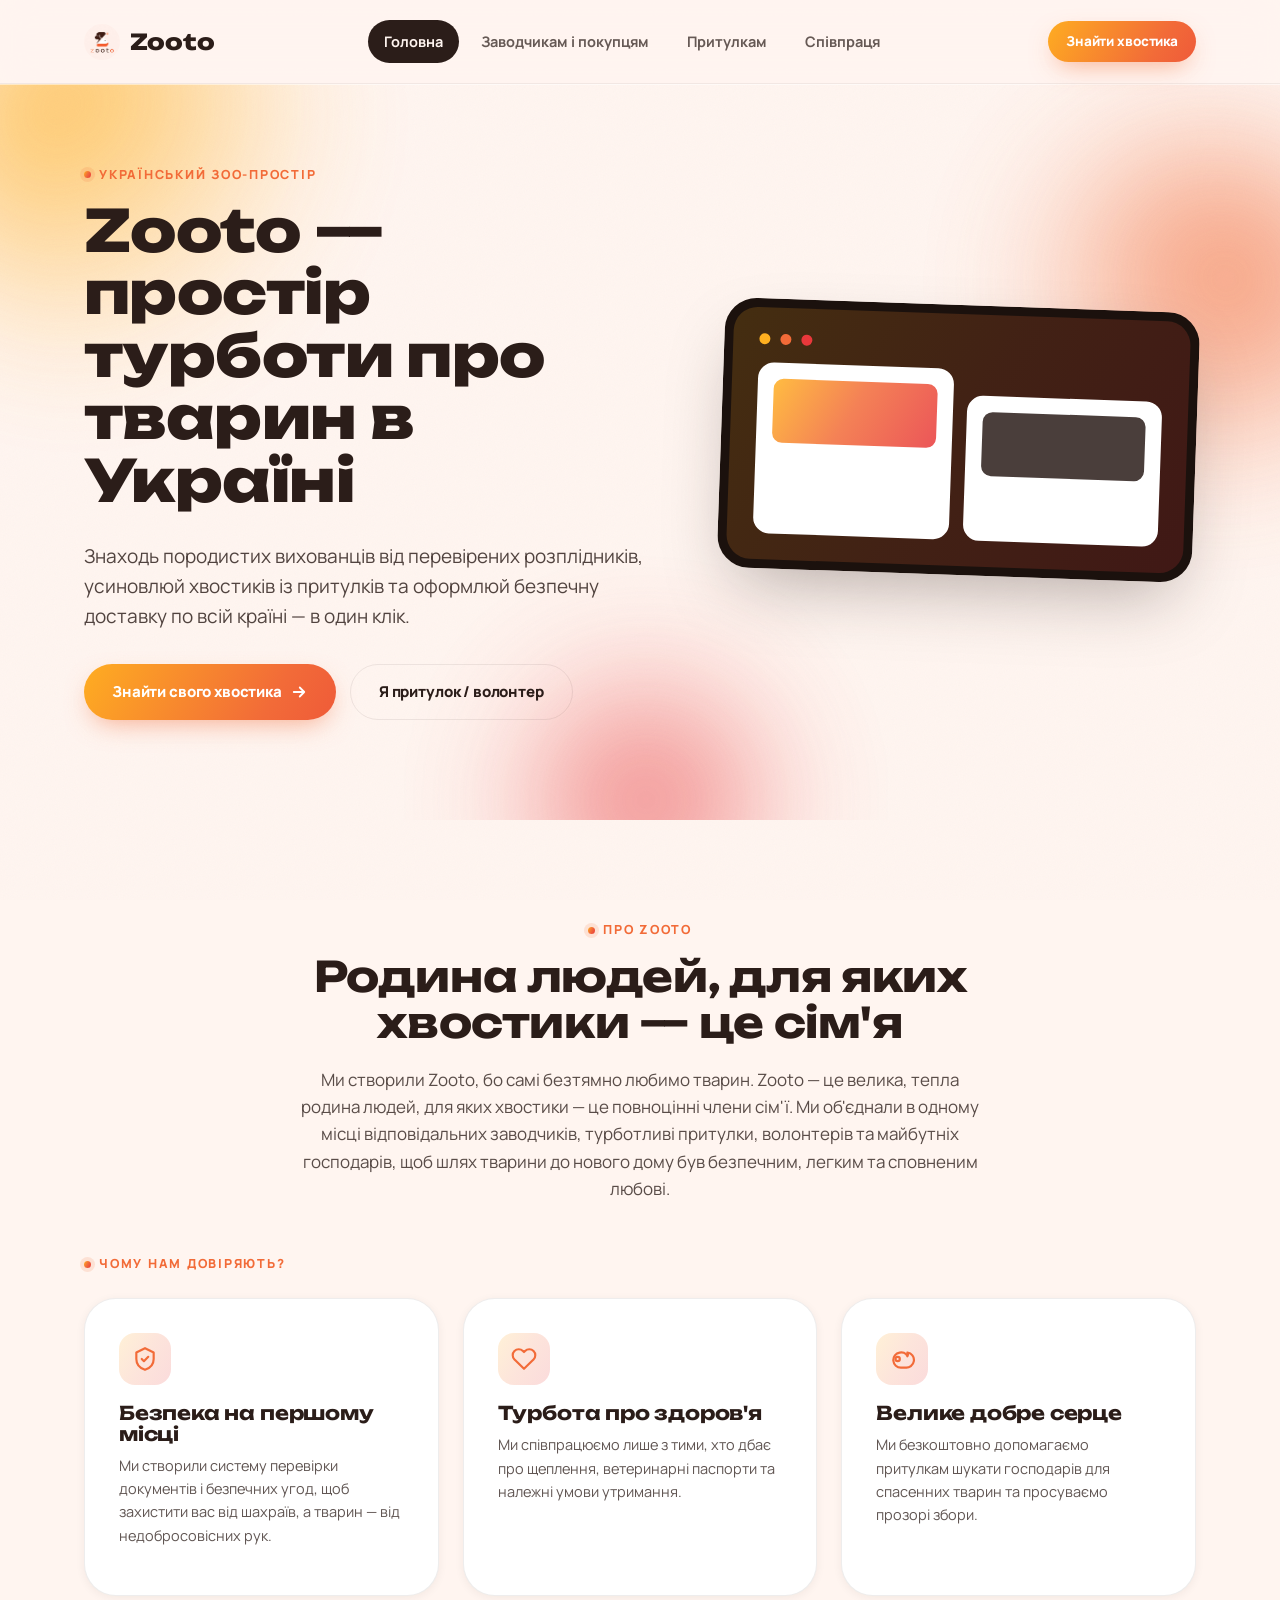
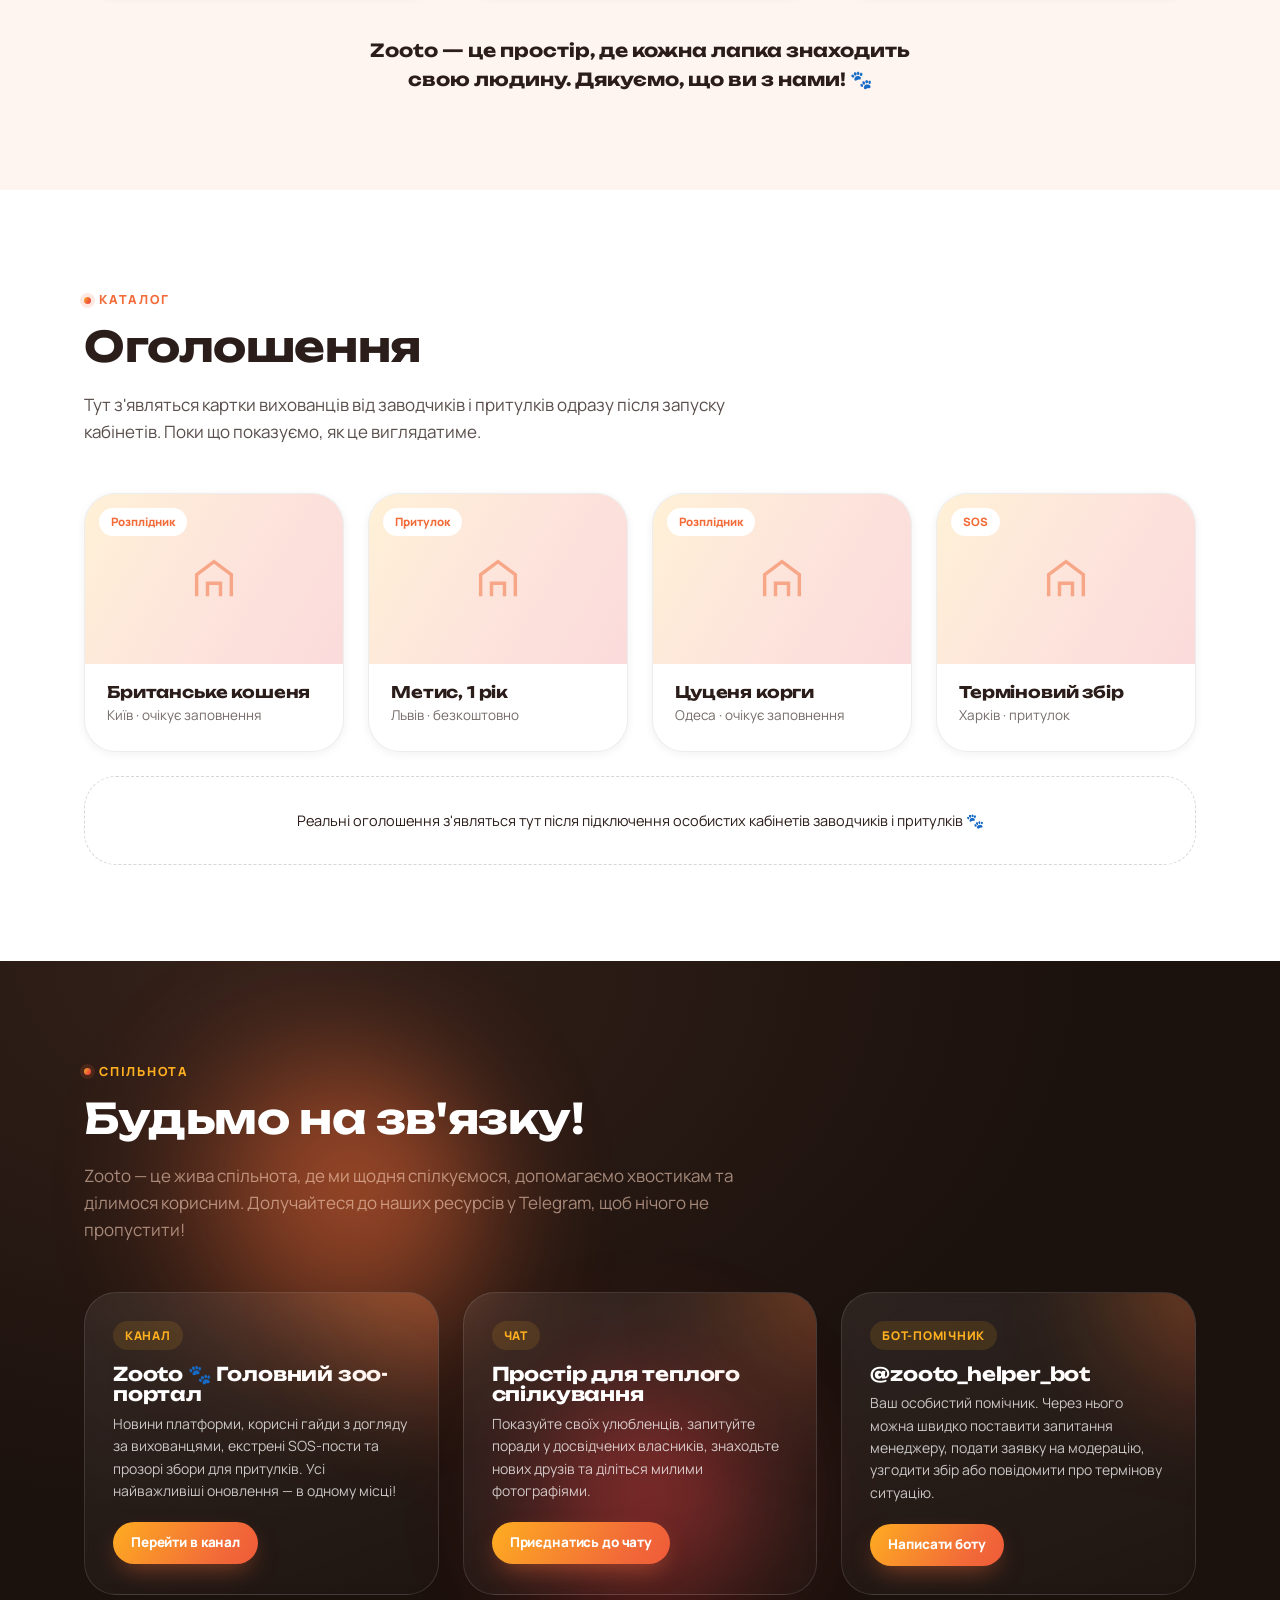
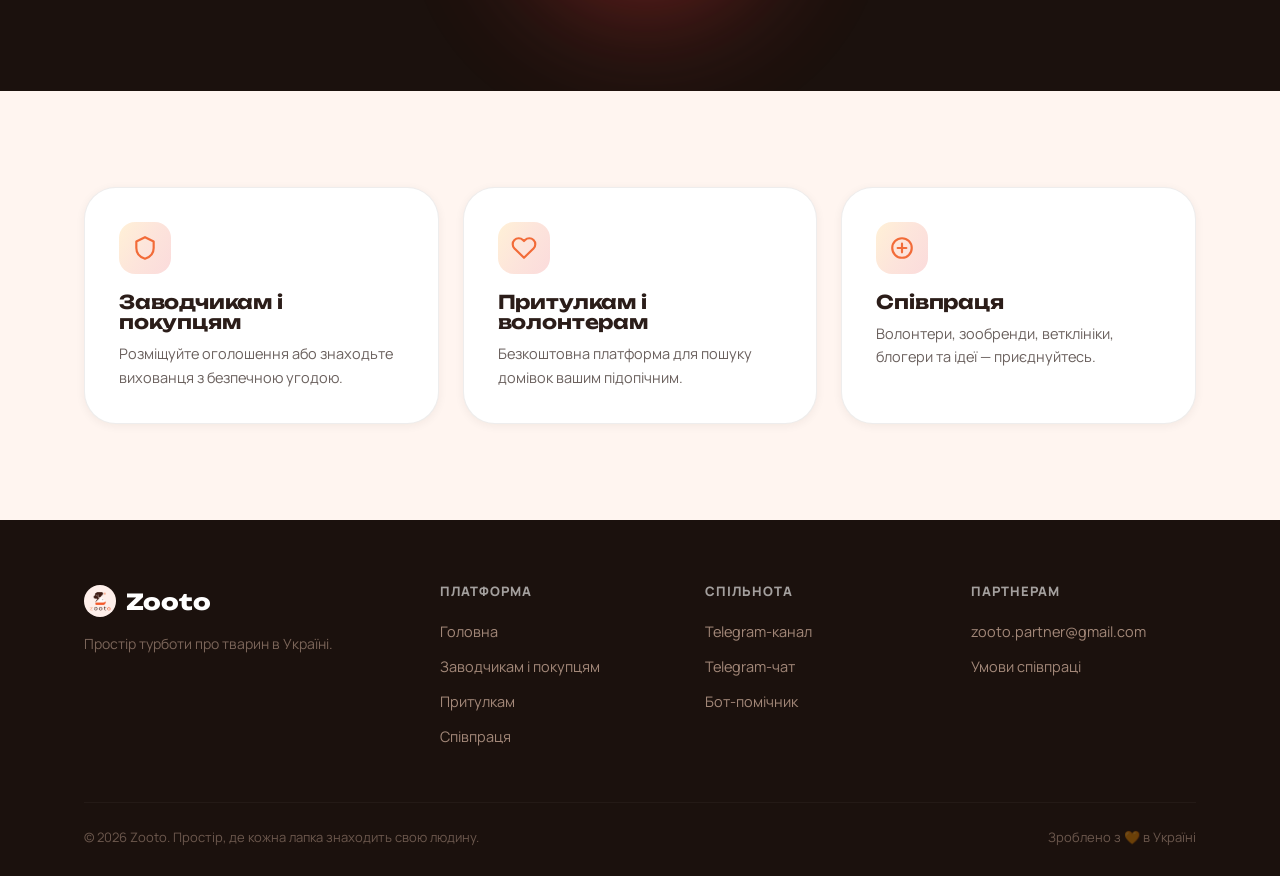
==== commit 7e71b397: "Add files via upload" ====
--- a/index.html
+++ b/index.html
@@ -14,7 +14,7 @@
 <header class="nav">
   <div class="container">
     <a href="index.html" class="logo">
-      <svg viewBox="0 0 48 48" fill="none"><path d="M24 44c-7 0-13-4.5-13-11 0-5 3-8 6-11 3-3 4-6 4-9 0-2 1.5-3.5 3-3.5s3 1.5 3 3.5c0 3 1 6 4 9 3 3 6 6 6 11 0 6.5-6 11-13 11z" fill="url(#g)"/><circle cx="10" cy="14" r="5" fill="url(#g)"/><circle cx="38" cy="14" r="5" fill="url(#g)"/><circle cx="4" cy="26" r="4" fill="url(#g)"/><circle cx="44" cy="26" r="4" fill="url(#g)"/><defs><linearGradient id="g" x1="0" y1="0" x2="48" y2="48"><stop offset="0" stop-color="#FFB020"/><stop offset=".5" stop-color="#F26B38"/><stop offset="1" stop-color="#E8383B"/></linearGradient></defs></svg>
+      <img src="assets/logo.jpg" alt="Zooto">
       Zooto
     </a>
     <nav class="nav-links">
@@ -213,7 +213,7 @@
     <div class="footer-grid">
       <div>
         <div class="footer-logo">
-          <svg viewBox="0 0 48 48" fill="none"><path d="M24 44c-7 0-13-4.5-13-11 0-5 3-8 6-11 3-3 4-6 4-9 0-2 1.5-3.5 3-3.5s3 1.5 3 3.5c0 3 1 6 4 9 3 3 6 6 6 11 0 6.5-6 11-13 11z" fill="url(#g2)"/><circle cx="10" cy="14" r="5" fill="url(#g2)"/><circle cx="38" cy="14" r="5" fill="url(#g2)"/><circle cx="4" cy="26" r="4" fill="url(#g2)"/><circle cx="44" cy="26" r="4" fill="url(#g2)"/><defs><linearGradient id="g2" x1="0" y1="0" x2="48" y2="48"><stop offset="0" stop-color="#FFB020"/><stop offset=".5" stop-color="#F26B38"/><stop offset="1" stop-color="#E8383B"/></linearGradient></defs></svg>
+          <img src="assets/logo.jpg" alt="Zooto">
           Zooto
         </div>
         <p style="font-size:14px; opacity:.6; max-width:32ch;">Простір турботи про тварин в Україні.</p>
--- a/assets/style.css
+++ b/assets/style.css
@@ -100,16 +100,18 @@
 .orb-field{ position:absolute; inset:0; overflow:hidden; z-index:0; pointer-events:none; }
 .orb{
   position:absolute; border-radius:50%; filter:blur(60px);
-  animation:float-orb 16s ease-in-out infinite;
+  animation:float-orb 30s ease-in-out infinite;
   opacity:.75;
-}
-.orb--1{ width:420px; height:420px; background:radial-gradient(circle at 30% 30%, var(--gold), transparent 70%); top:-120px; left:-80px; animation-duration:18s; }
-.orb--2{ width:380px; height:380px; background:radial-gradient(circle at 60% 40%, var(--terracotta), transparent 70%); top:40px; right:-100px; animation-duration:22s; animation-delay:-4s; }
-.orb--3{ width:320px; height:320px; background:radial-gradient(circle at 50% 50%, var(--coral), transparent 70%); bottom:-140px; left:38%; animation-duration:20s; animation-delay:-9s; }
+  will-change:transform;
+  backface-visibility:hidden;
+}
+.orb--1{ width:420px; height:420px; background:radial-gradient(circle at 30% 30%, var(--gold), transparent 70%); top:-120px; left:-80px; animation-duration:32s; }
+.orb--2{ width:380px; height:380px; background:radial-gradient(circle at 60% 40%, var(--terracotta), transparent 70%); top:40px; right:-100px; animation-duration:36s; animation-delay:-4s; }
+.orb--3{ width:320px; height:320px; background:radial-gradient(circle at 50% 50%, var(--coral), transparent 70%); bottom:-140px; left:38%; animation-duration:34s; animation-delay:-9s; }
 @keyframes float-orb{
-  0%,100%{ transform:translate(0,0) scale(1); }
-  33%{ transform:translate(30px,-40px) scale(1.08); }
-  66%{ transform:translate(-25px,25px) scale(.94); }
+  0%,100%{ transform:translate3d(0,0,0) scale(1); }
+  33%{ transform:translate3d(12px,-16px,0) scale(1.03); }
+  66%{ transform:translate3d(-10px,10px,0) scale(.97); }
 }
 
 /* ============================================================
@@ -128,6 +130,7 @@
 .nav .container{ display:flex; align-items:center; justify-content:space-between; gap:20px; width:100%; }
 .logo{ display:flex; align-items:center; gap:10px; font-family:var(--ff-display); font-weight:800; font-size:22px; color:var(--espresso); }
 .logo svg{ width:34px; height:34px; flex-shrink:0; }
+.logo img{ width:36px; height:36px; border-radius:50%; object-fit:cover; flex-shrink:0; }
 .nav-links{ display:flex; align-items:center; gap:6px; }
 .nav-links a{
   padding:10px 16px; border-radius:var(--radius-pill); font-weight:700; font-size:14.5px;
@@ -385,6 +388,7 @@
 .footer-grid{ display:grid; grid-template-columns:1.4fr 1fr 1fr 1fr; gap:40px; margin-bottom:48px; position:relative; z-index:1; }
 .footer-logo{ display:flex; align-items:center; gap:10px; font-family:var(--ff-display); font-weight:800; font-size:22px; color:var(--snow); margin-bottom:14px; }
 .footer-logo svg{ width:30px; height:30px; }
+.footer-logo img{ width:32px; height:32px; border-radius:50%; object-fit:cover; }
 footer h4{ color:var(--snow); font-family:var(--ff-body); font-size:13px; letter-spacing:.08em; text-transform:uppercase; font-weight:800; margin-bottom:16px; opacity:.6; }
 footer a{ display:block; font-size:14.5px; padding:6px 0; opacity:.85; transition:opacity .2s, color .2s; }
 footer a:hover{ opacity:1; color:var(--gold); }
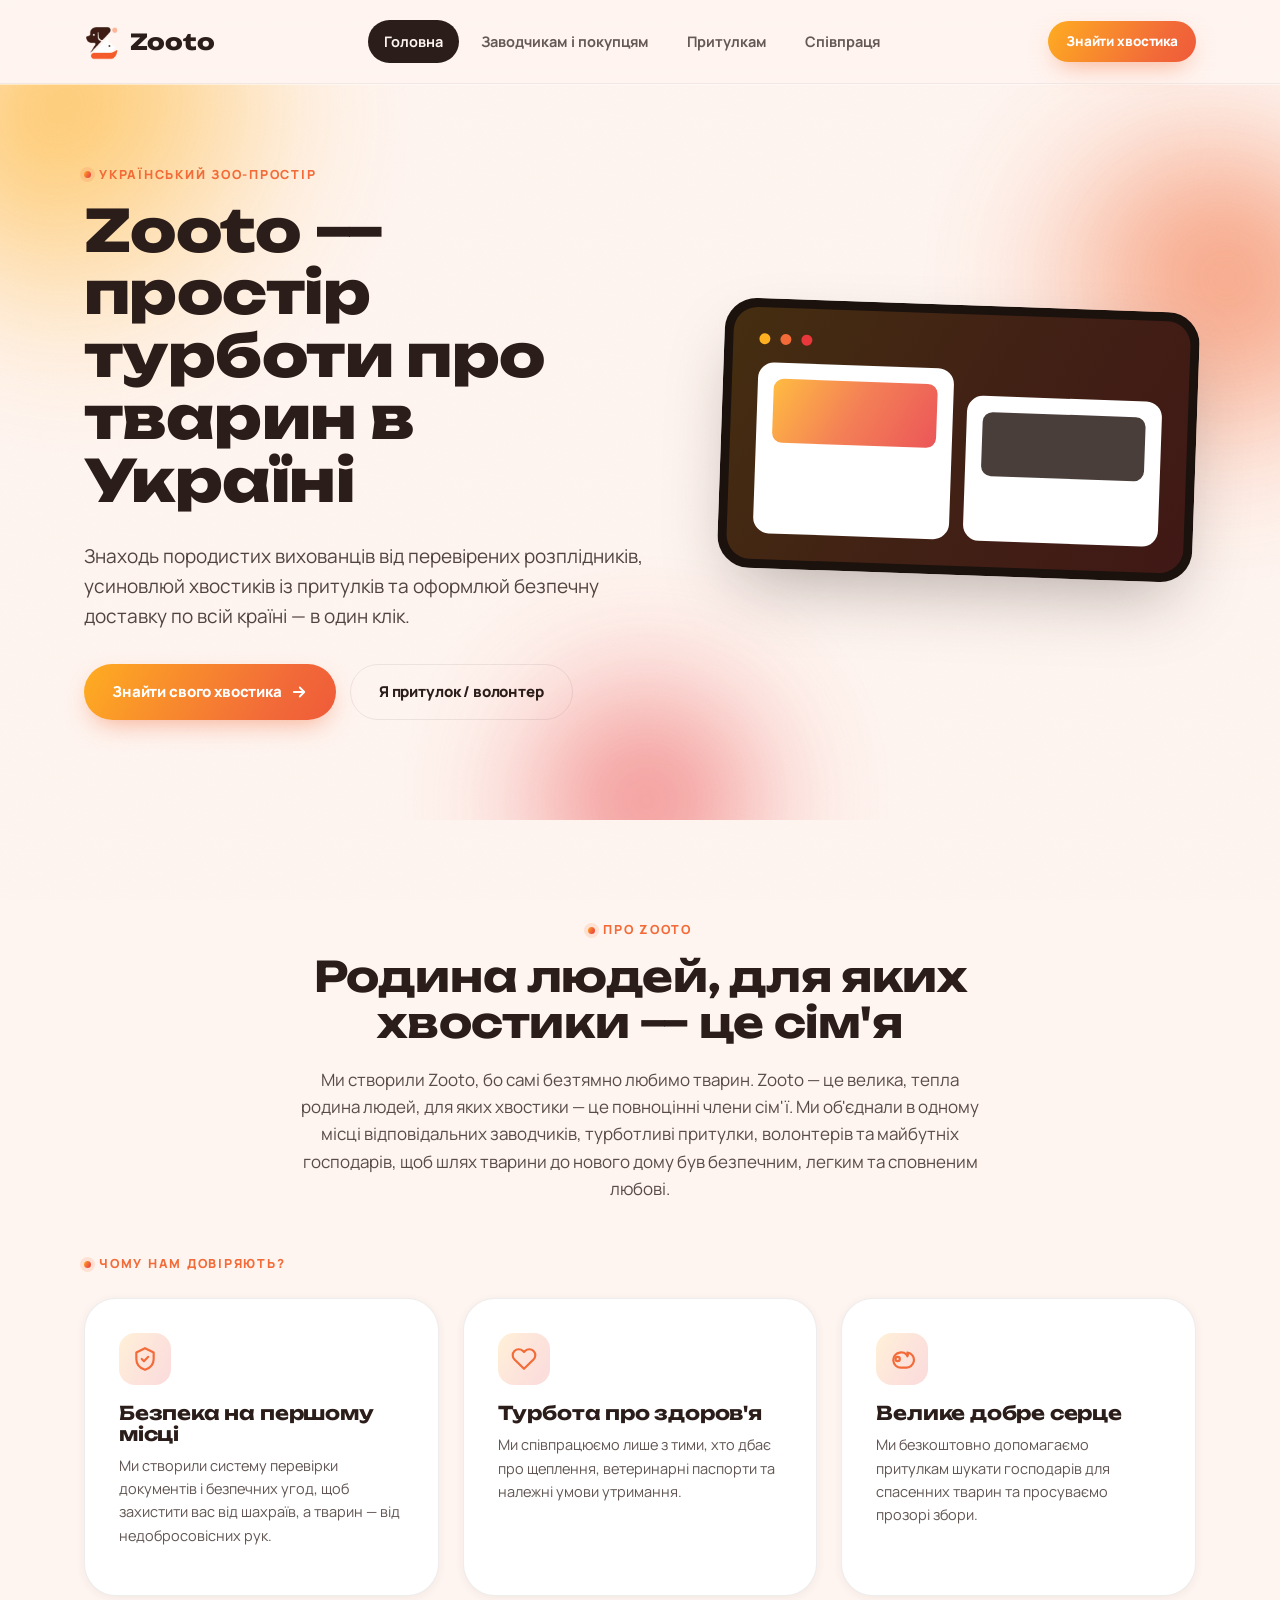
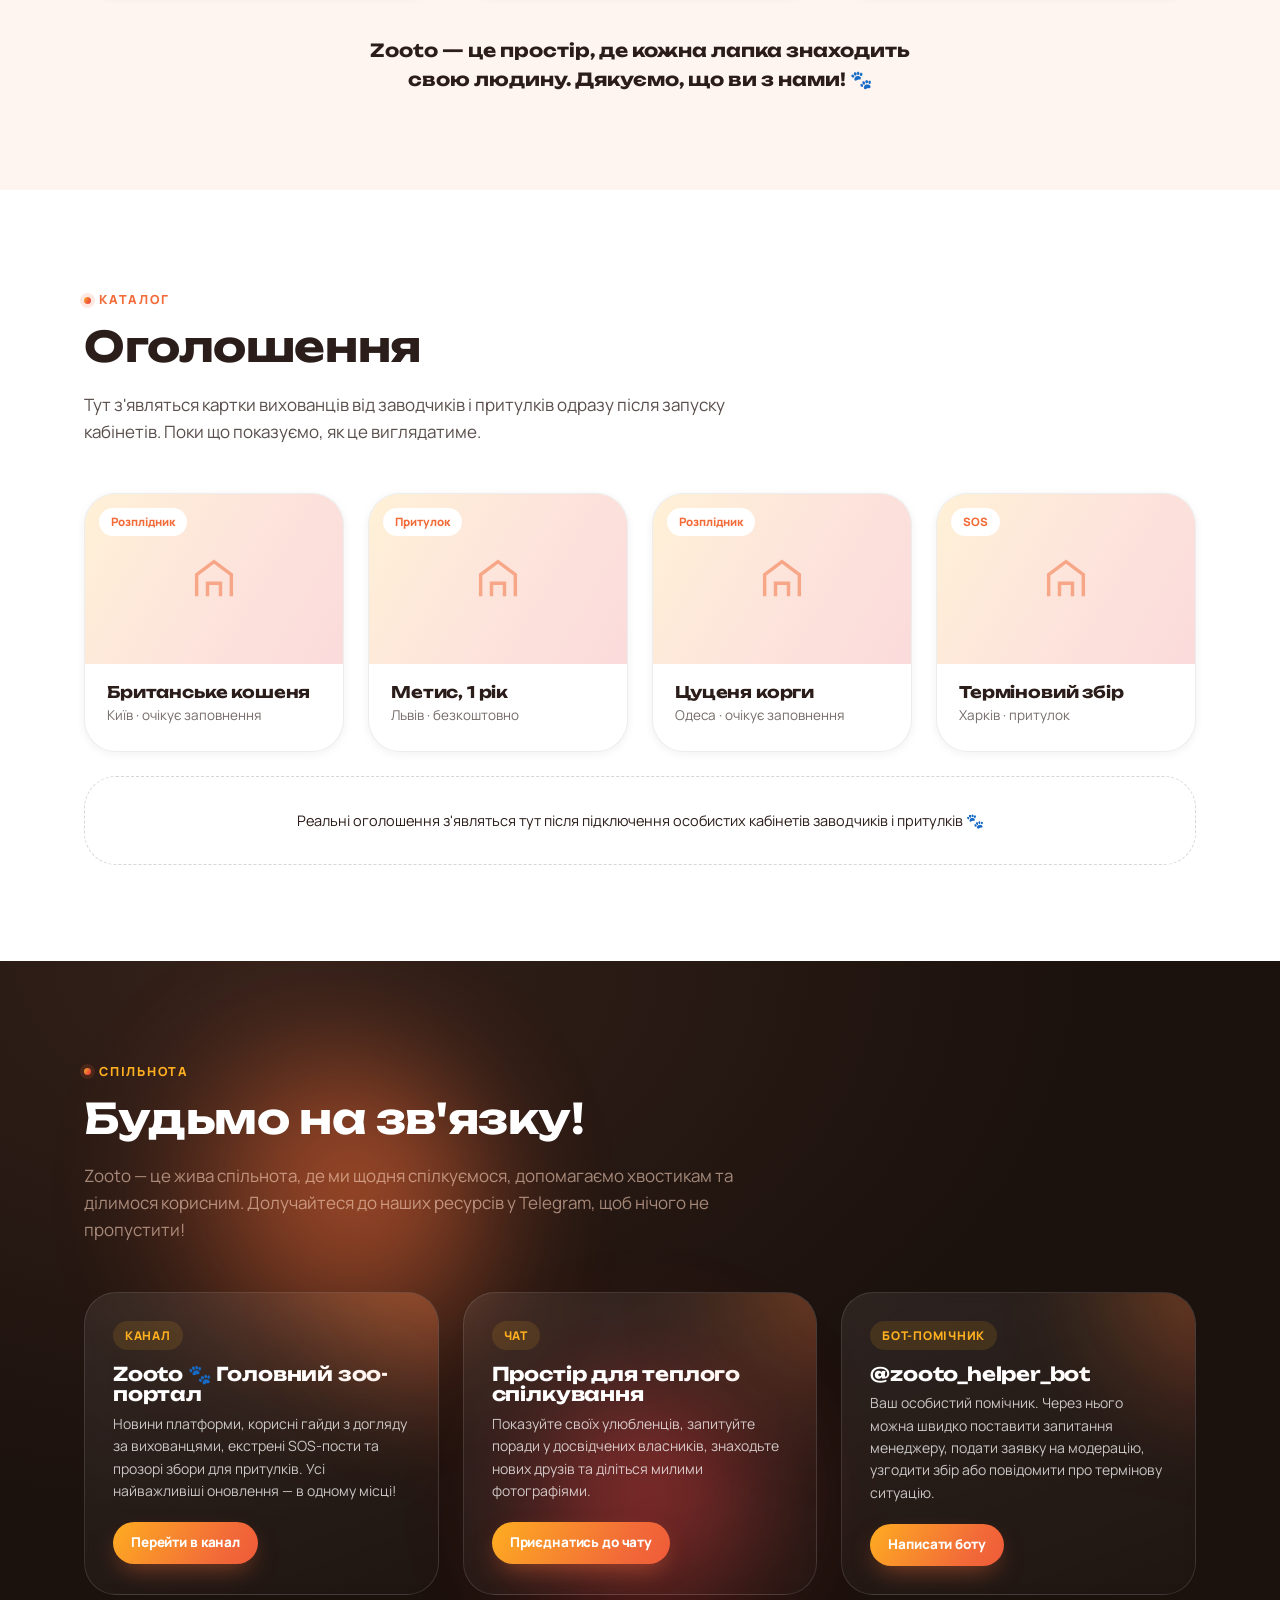
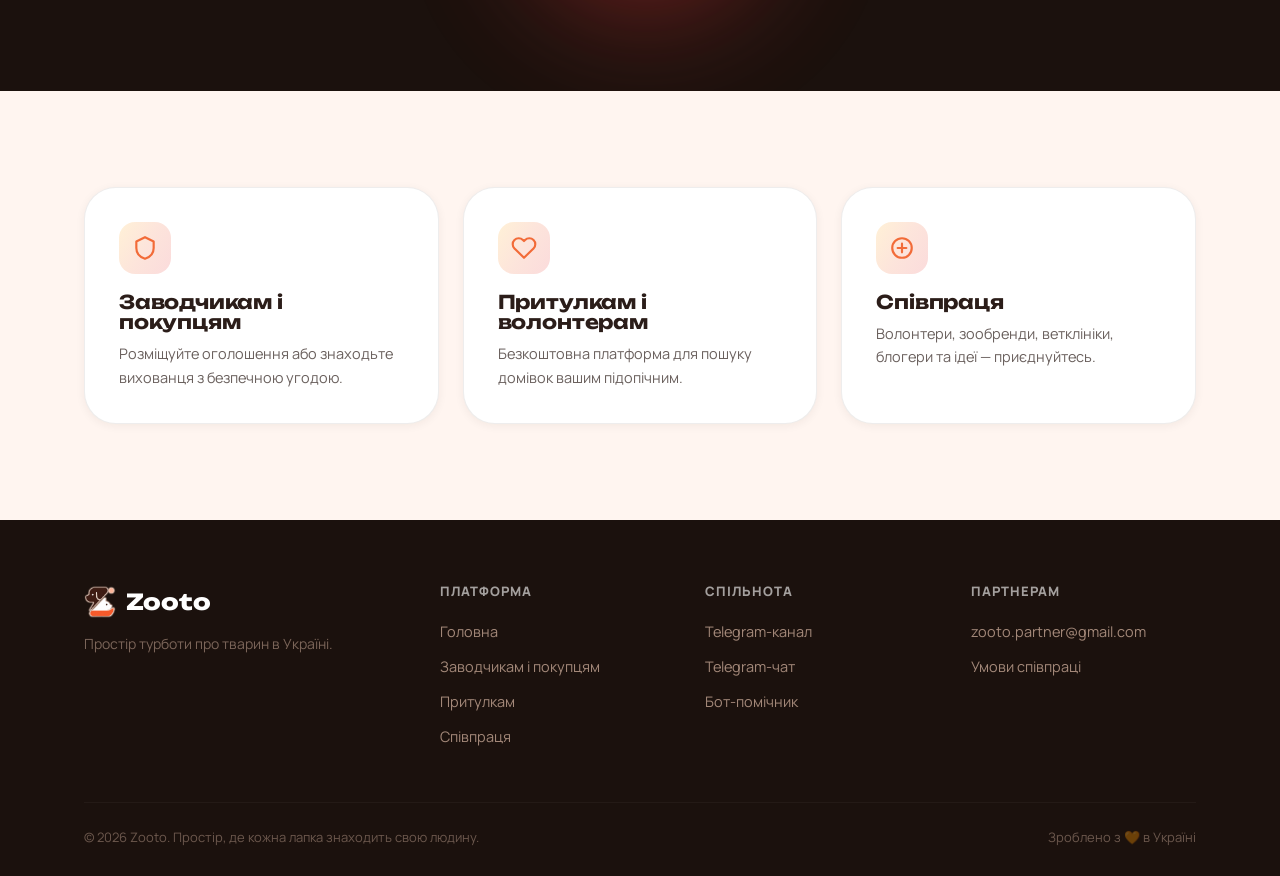
==== commit a96a092e: "Add files via upload" ====
--- a/index.html
+++ b/index.html
@@ -5,6 +5,9 @@
 <meta name="viewport" content="width=device-width, initial-scale=1.0">
 <title>Zooto — простір турботи про тварин в Україні</title>
 <link rel="stylesheet" href="assets/style.css">
+<link rel="icon" href="assets/favicon.ico" sizes="any">
+<link rel="icon" href="assets/favicon-512.png" type="image/png">
+<link rel="apple-touch-icon" href="assets/apple-touch-icon.png">
 </head>
 <body>
 <div class="grain"></div>
@@ -14,7 +17,7 @@
 <header class="nav">
   <div class="container">
     <a href="index.html" class="logo">
-      <img src="assets/logo.jpg" alt="Zooto">
+      <img src="assets/logo.png" alt="Zooto">
       Zooto
     </a>
     <nav class="nav-links">
@@ -213,7 +216,7 @@
     <div class="footer-grid">
       <div>
         <div class="footer-logo">
-          <img src="assets/logo.jpg" alt="Zooto">
+          <img src="assets/logo.png" alt="Zooto">
           Zooto
         </div>
         <p style="font-size:14px; opacity:.6; max-width:32ch;">Простір турботи про тварин в Україні.</p>
--- a/assets/style.css
+++ b/assets/style.css
@@ -130,7 +130,7 @@
 .nav .container{ display:flex; align-items:center; justify-content:space-between; gap:20px; width:100%; }
 .logo{ display:flex; align-items:center; gap:10px; font-family:var(--ff-display); font-weight:800; font-size:22px; color:var(--espresso); }
 .logo svg{ width:34px; height:34px; flex-shrink:0; }
-.logo img{ width:36px; height:36px; border-radius:50%; object-fit:cover; flex-shrink:0; }
+.logo img{ width:36px; height:36px; object-fit:contain; flex-shrink:0; }
 .nav-links{ display:flex; align-items:center; gap:6px; }
 .nav-links a{
   padding:10px 16px; border-radius:var(--radius-pill); font-weight:700; font-size:14.5px;
@@ -388,7 +388,14 @@
 .footer-grid{ display:grid; grid-template-columns:1.4fr 1fr 1fr 1fr; gap:40px; margin-bottom:48px; position:relative; z-index:1; }
 .footer-logo{ display:flex; align-items:center; gap:10px; font-family:var(--ff-display); font-weight:800; font-size:22px; color:var(--snow); margin-bottom:14px; }
 .footer-logo svg{ width:30px; height:30px; }
-.footer-logo img{ width:32px; height:32px; border-radius:50%; object-fit:cover; }
+.footer-logo img{
+  width:32px; height:32px; object-fit:contain;
+  filter:
+    drop-shadow(1px 0 0 rgba(255,216,194,.4))
+    drop-shadow(-1px 0 0 rgba(255,216,194,.4))
+    drop-shadow(0 1px 0 rgba(255,216,194,.4))
+    drop-shadow(0 -1px 0 rgba(255,216,194,.4));
+}
 footer h4{ color:var(--snow); font-family:var(--ff-body); font-size:13px; letter-spacing:.08em; text-transform:uppercase; font-weight:800; margin-bottom:16px; opacity:.6; }
 footer a{ display:block; font-size:14.5px; padding:6px 0; opacity:.85; transition:opacity .2s, color .2s; }
 footer a:hover{ opacity:1; color:var(--gold); }
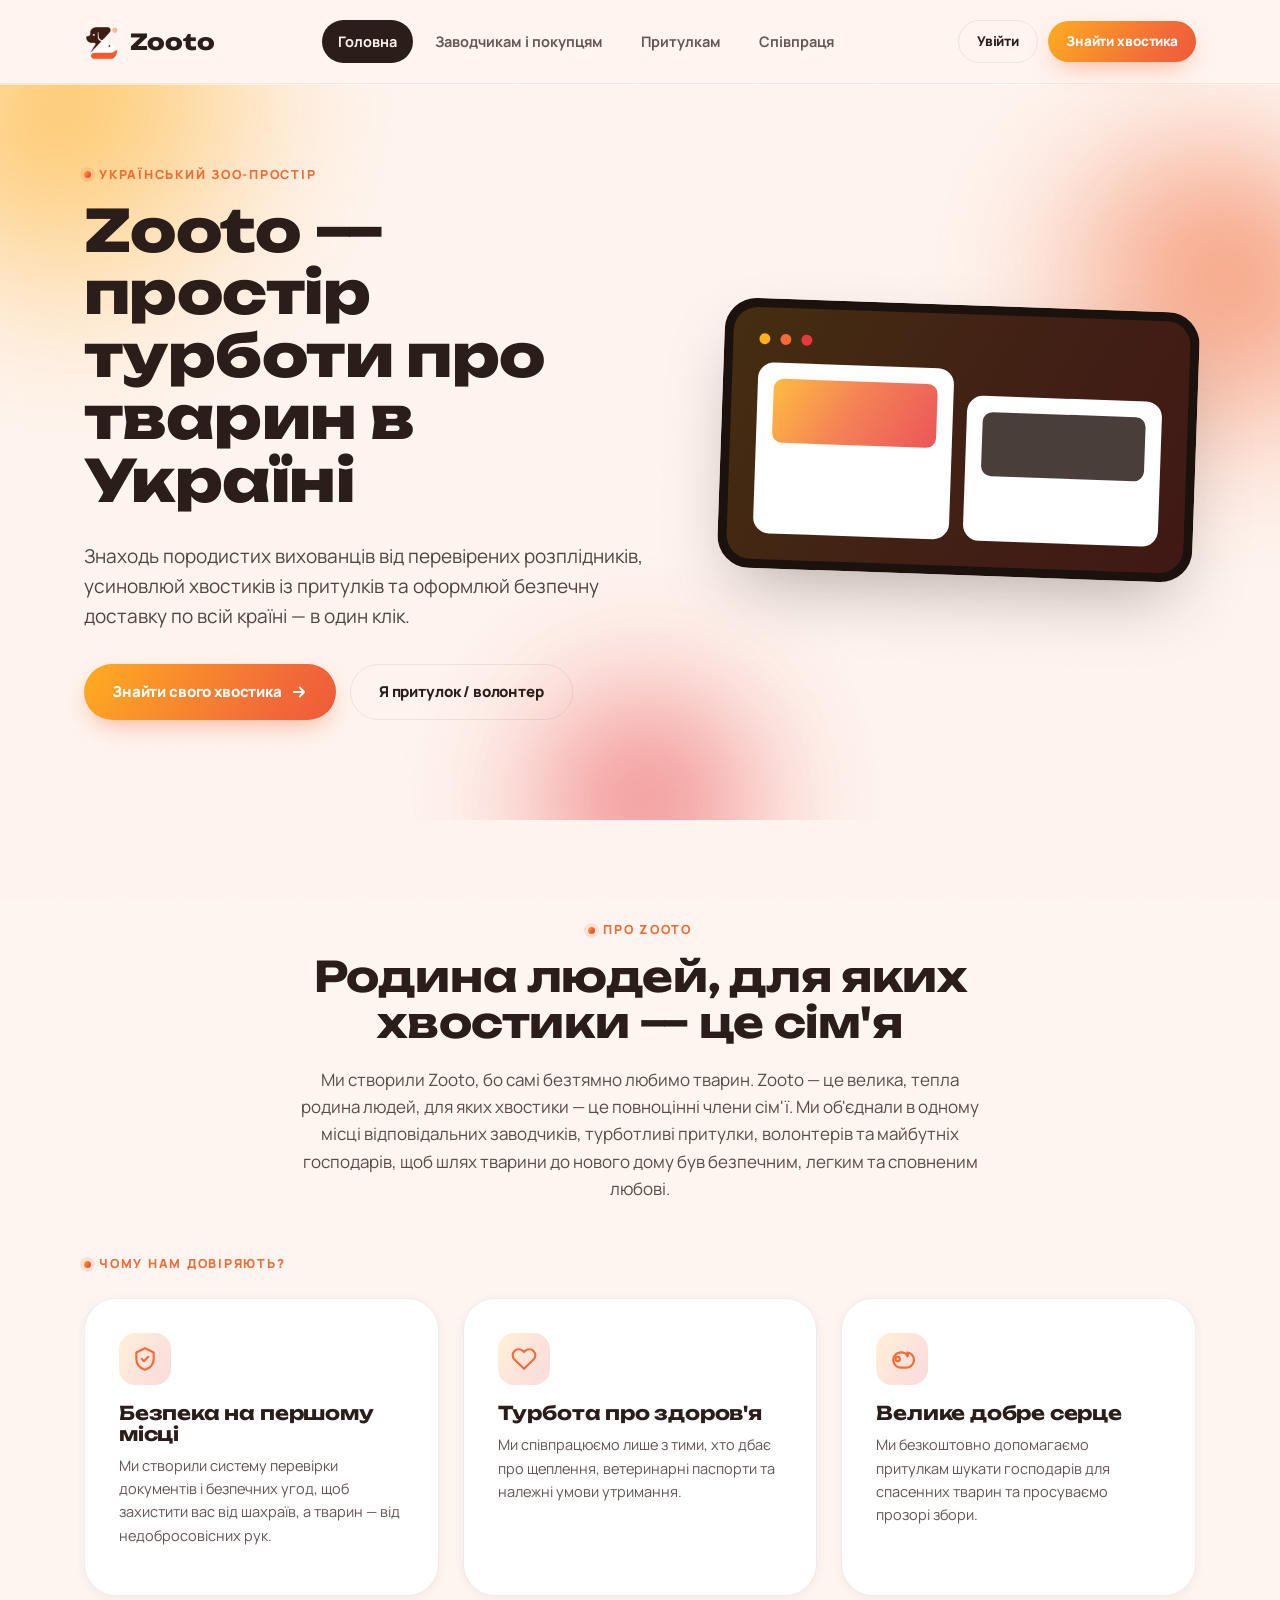
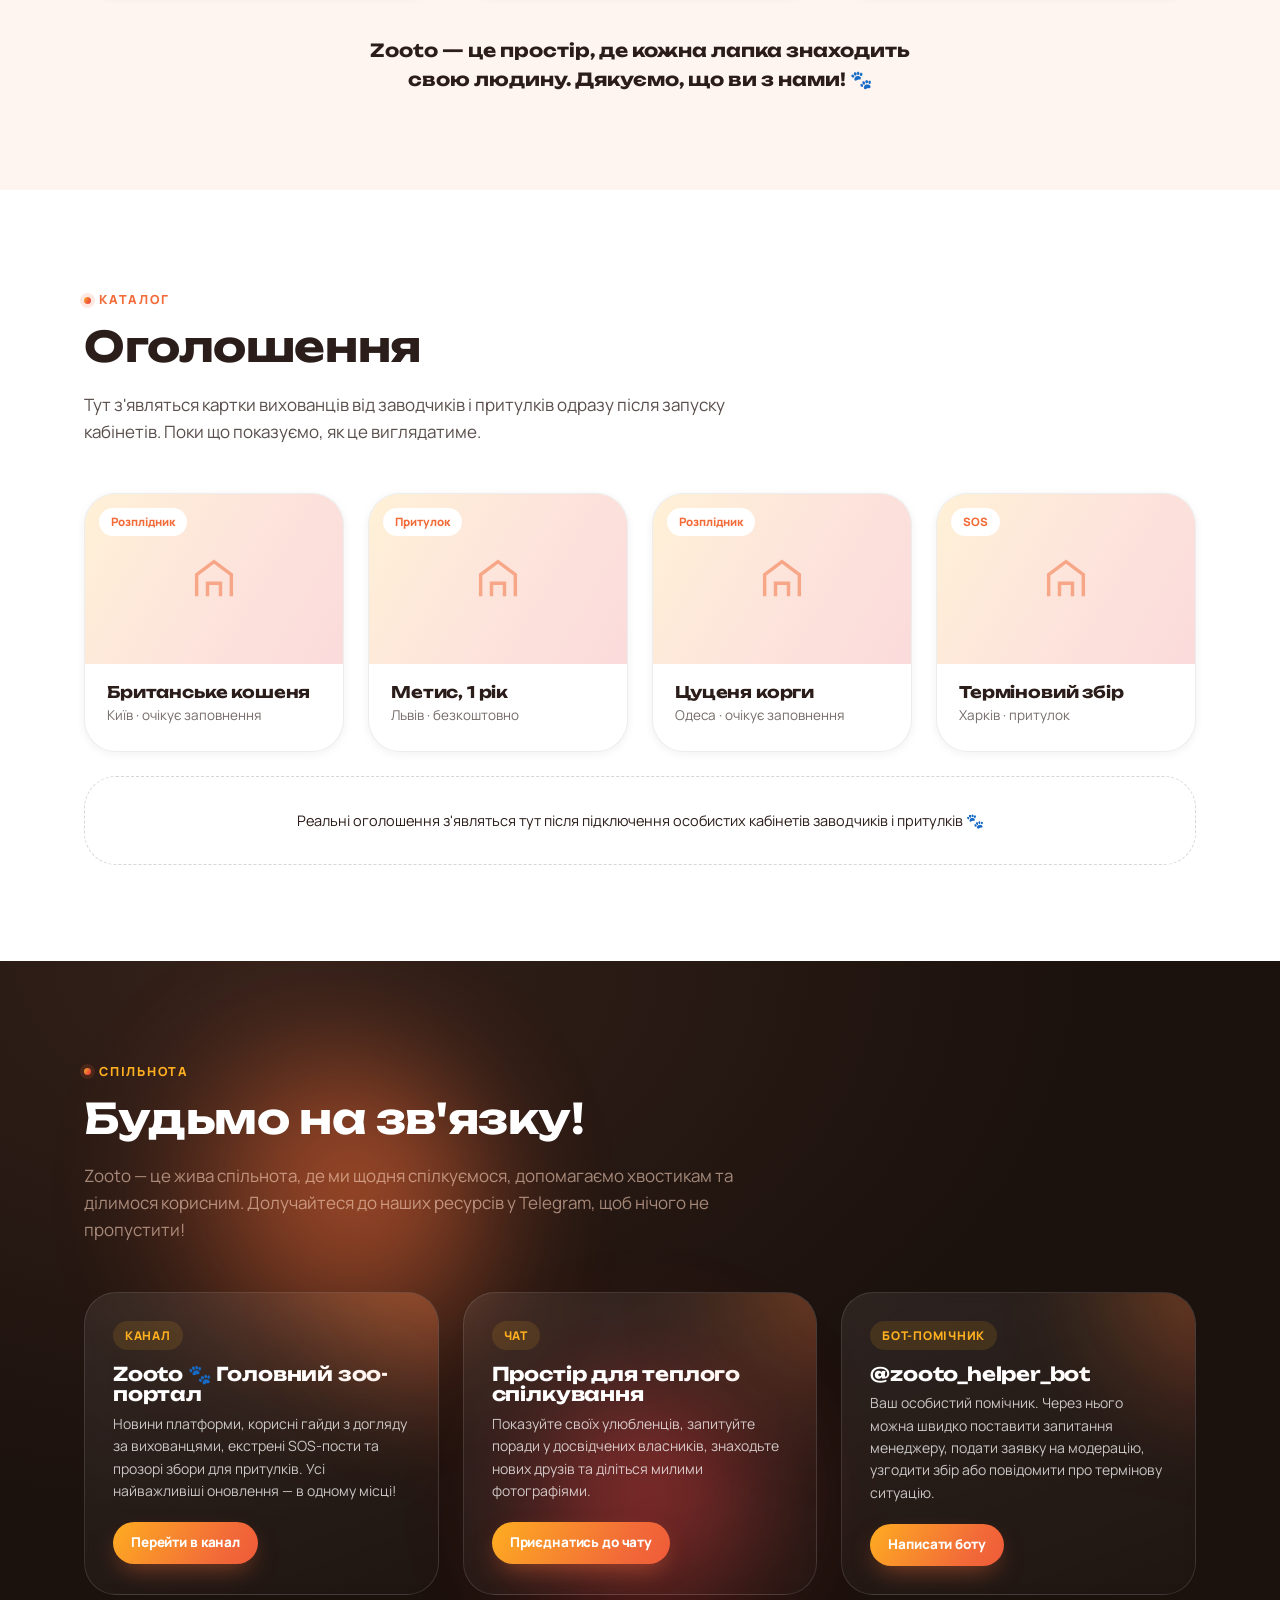
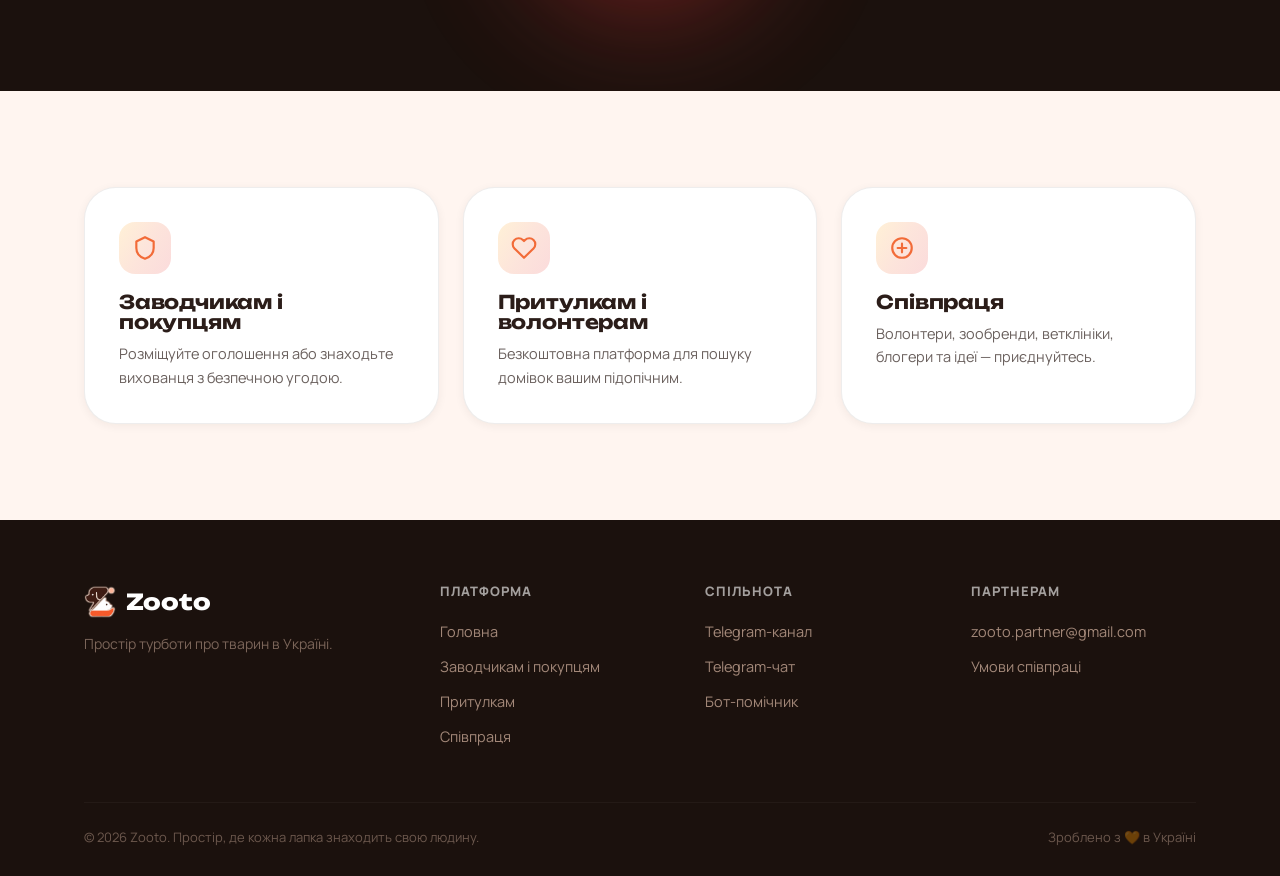
==== commit dd4fa29c: "Add files via upload" ====
--- a/index.html
+++ b/index.html
@@ -5,6 +5,7 @@
 <meta name="viewport" content="width=device-width, initial-scale=1.0">
 <title>Zooto — простір турботи про тварин в Україні</title>
 <link rel="stylesheet" href="assets/style.css">
+<link rel="stylesheet" href="assets/auth.css">
 <link rel="icon" href="assets/favicon.ico" sizes="any">
 <link rel="icon" href="assets/favicon-512.png" type="image/png">
 <link rel="apple-touch-icon" href="assets/apple-touch-icon.png">
@@ -27,6 +28,7 @@
       <a href="cooperation.html">Співпраця</a>
     </nav>
     <div class="nav-cta">
+      <a class="btn btn-ghost btn-sm" href="login.html">Увійти</a>
       <a class="btn btn-primary btn-sm" href="marketplace.html#buyer">Знайти хвостика</a>
       <button class="nav-burger" aria-label="Меню">
         <svg width="20" height="20" viewBox="0 0 24 24" fill="none" stroke="currentColor" stroke-width="2.4" stroke-linecap="round"><line x1="3" y1="6" x2="21" y2="6"/><line x1="3" y1="12" x2="21" y2="12"/><line x1="3" y1="18" x2="21" y2="18"/></svg>
@@ -248,5 +250,6 @@
 </footer>
 
 <script src="assets/main.js"></script>
+<script type="module" src="assets/register-modal.js"></script>
 </body>
 </html>
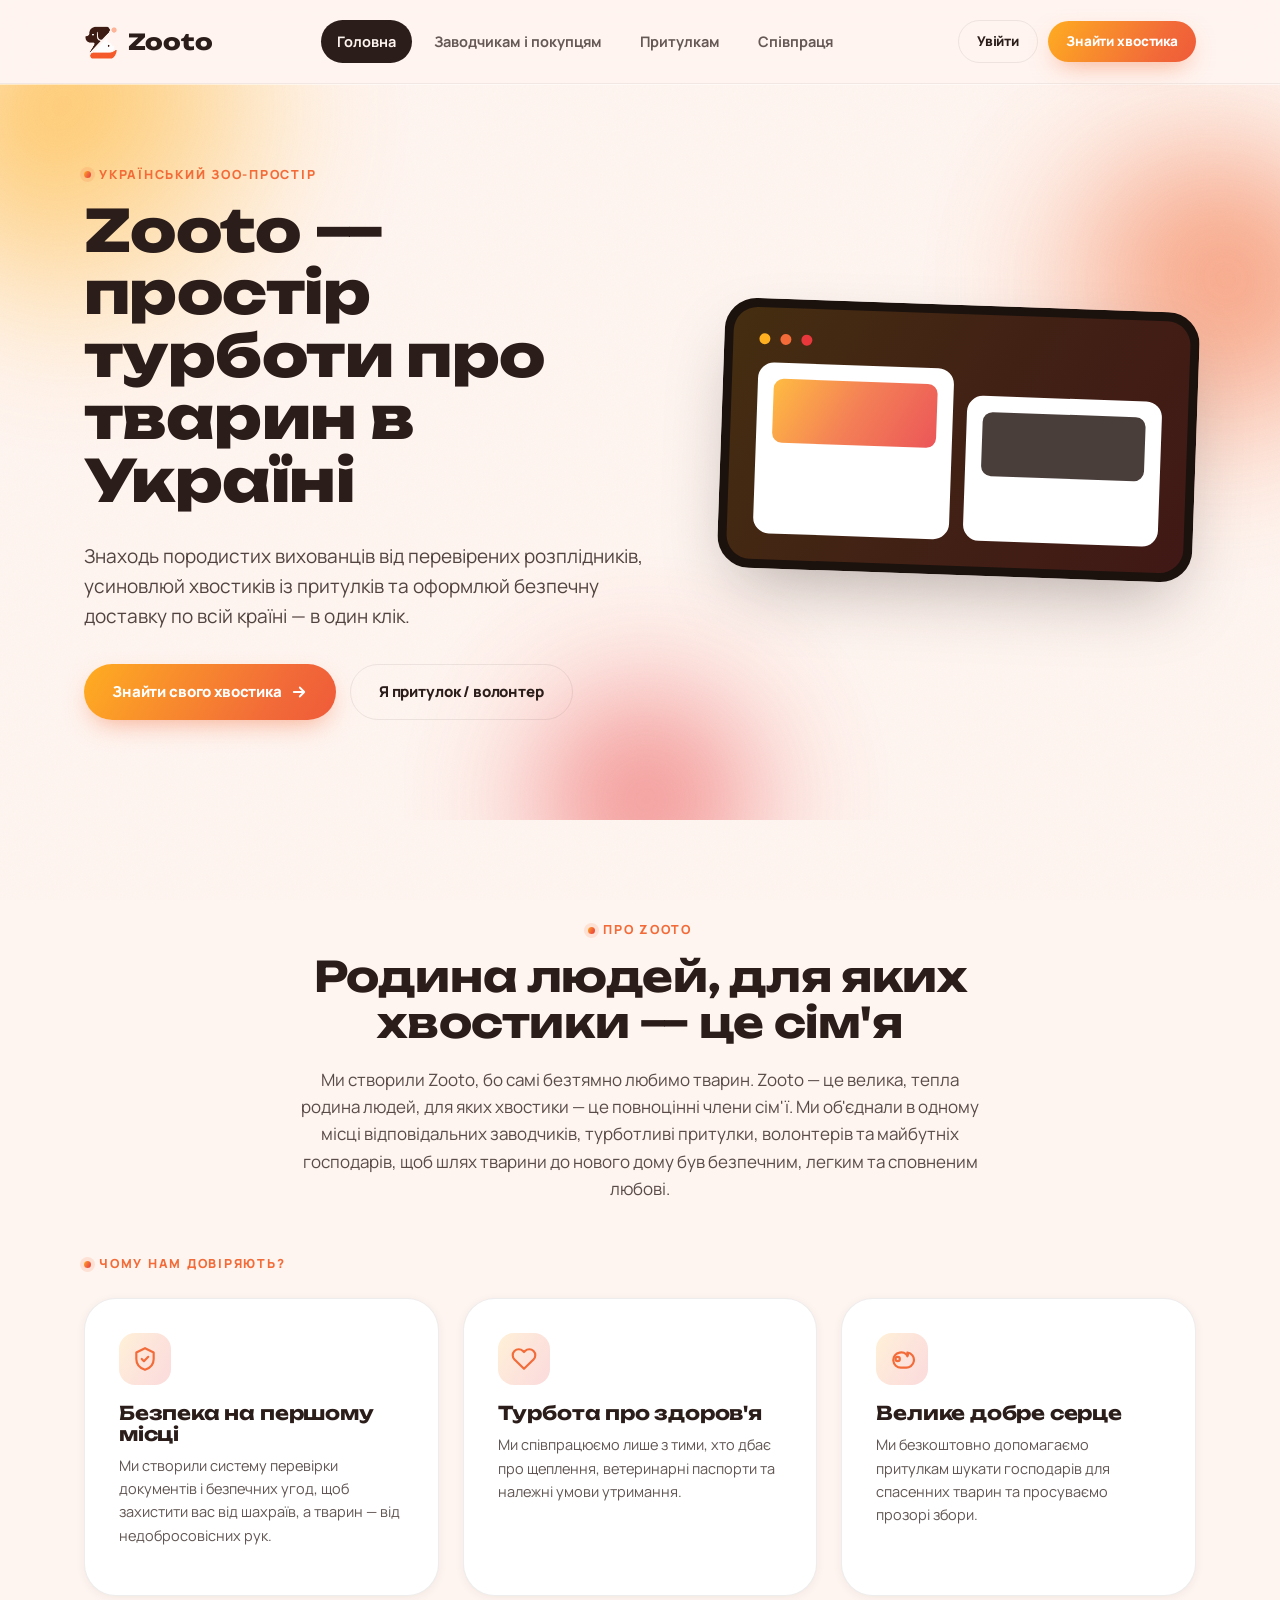
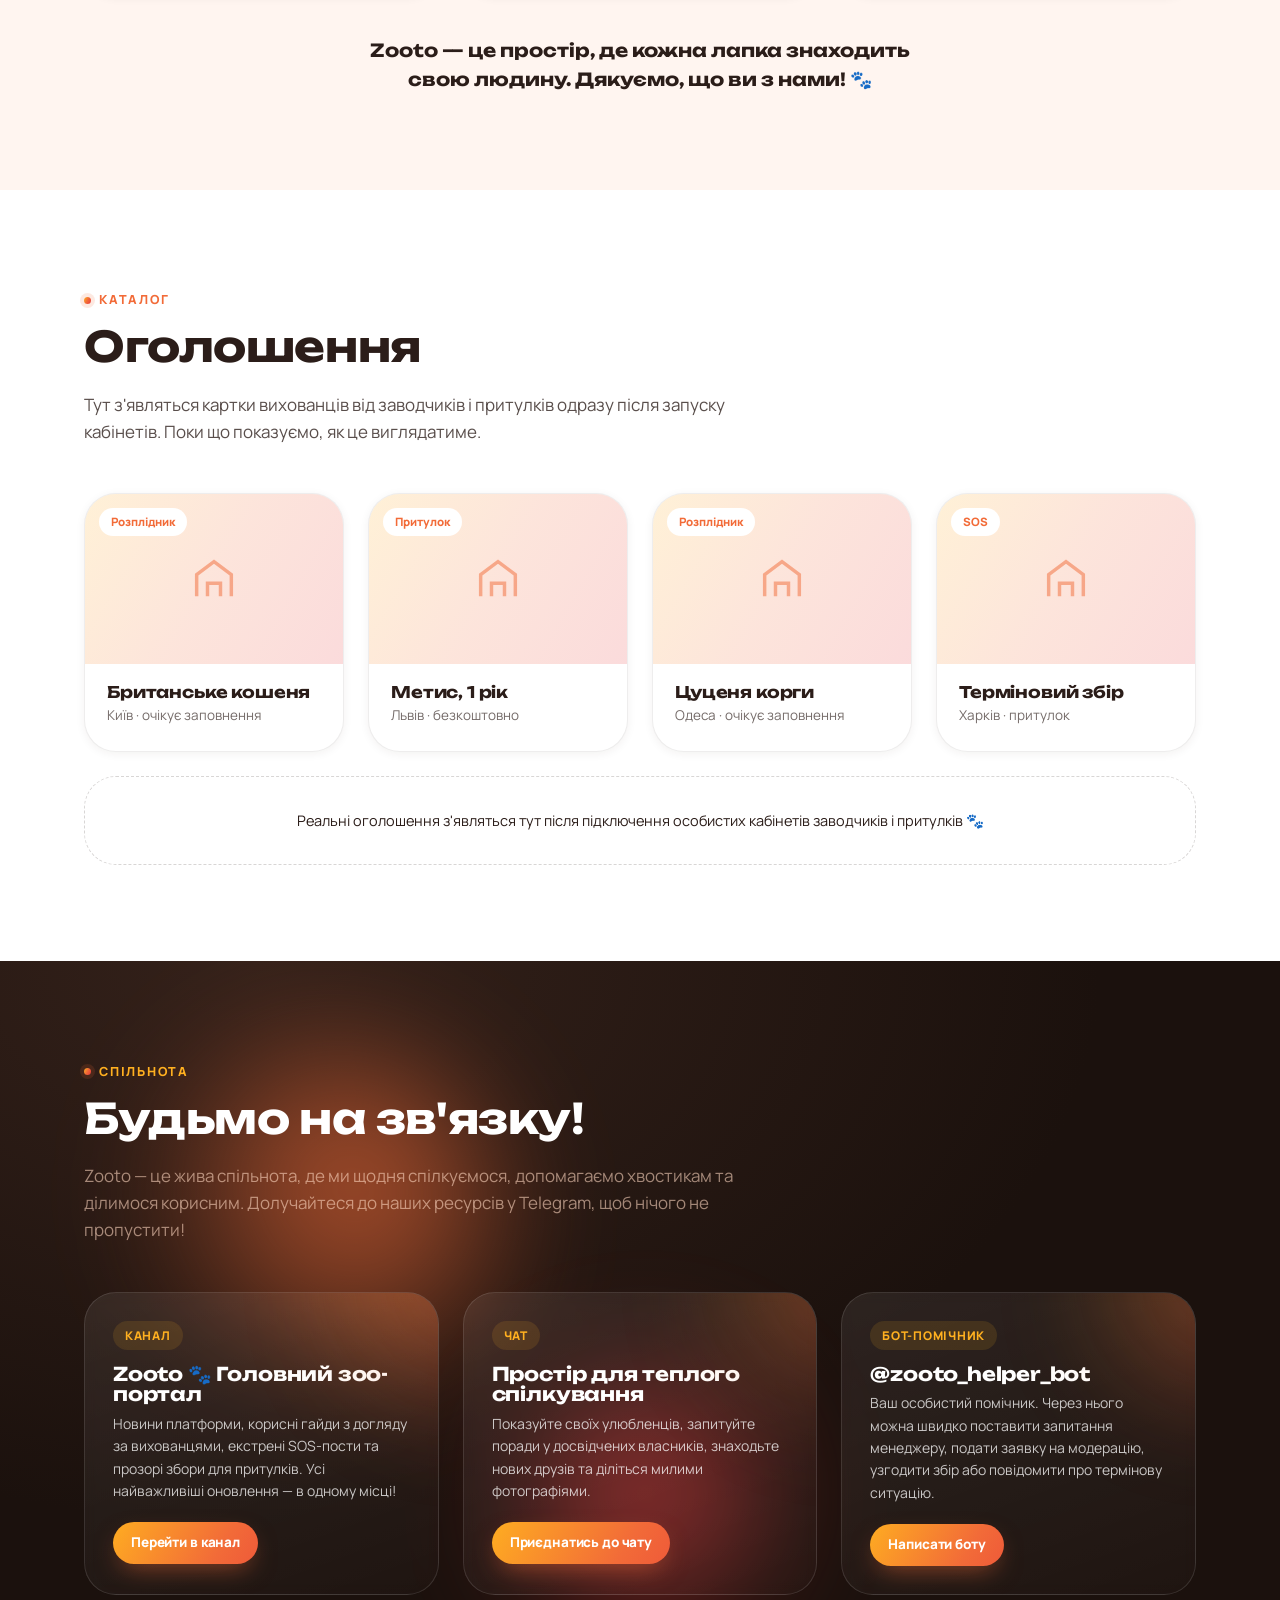
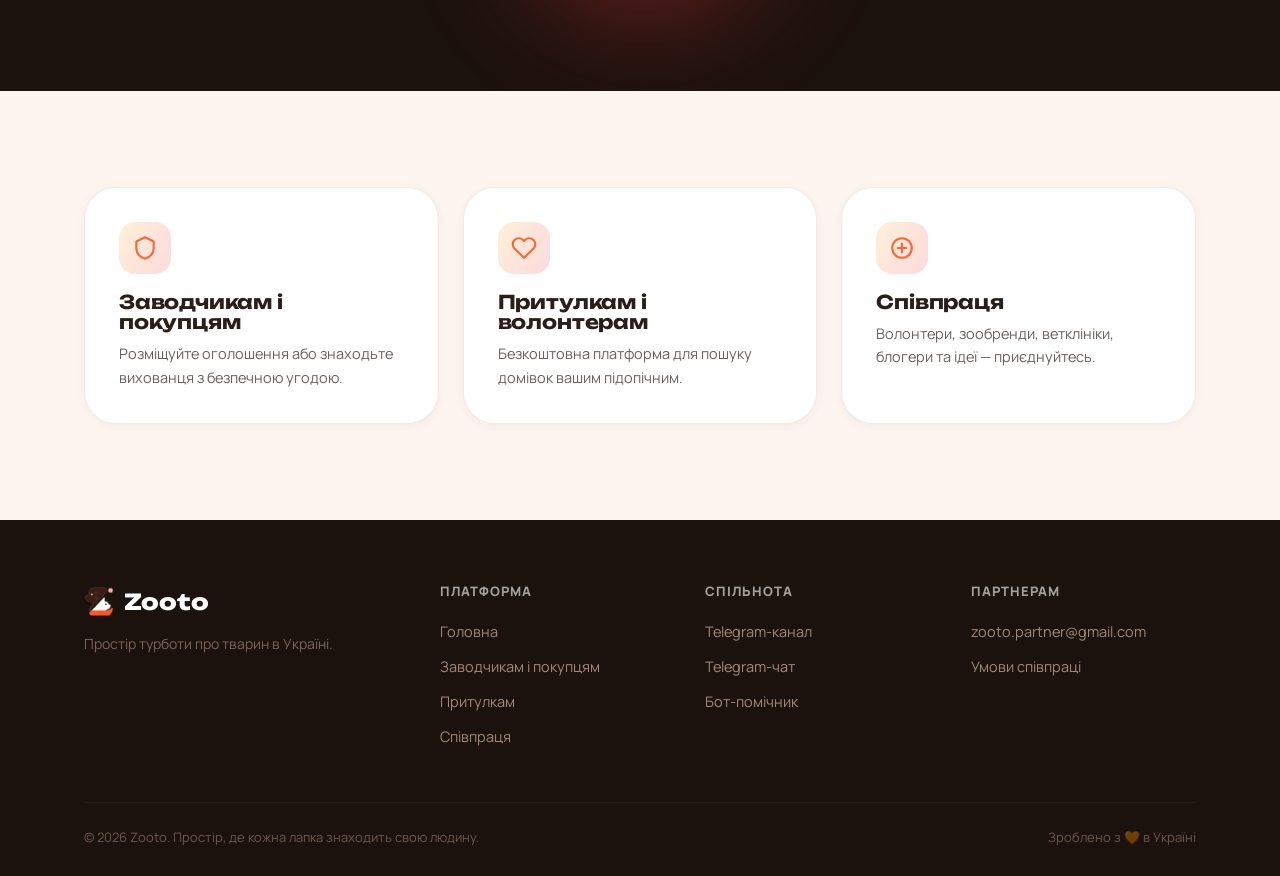
==== commit 7e08fc8d: "Add files via upload" ====
--- a/index.html
+++ b/index.html
@@ -18,7 +18,7 @@
 <header class="nav">
   <div class="container">
     <a href="index.html" class="logo">
-      <img src="assets/logo.png" alt="Zooto">
+      <img src="assets/logo-icon.png" alt="Zooto">
       Zooto
     </a>
     <nav class="nav-links">
@@ -218,7 +218,7 @@
     <div class="footer-grid">
       <div>
         <div class="footer-logo">
-          <img src="assets/logo.png" alt="Zooto">
+          <img src="assets/logo-icon.png" alt="Zooto">
           Zooto
         </div>
         <p style="font-size:14px; opacity:.6; max-width:32ch;">Простір турботи про тварин в Україні.</p>
--- a/assets/style.css
+++ b/assets/style.css
@@ -100,18 +100,16 @@
 .orb-field{ position:absolute; inset:0; overflow:hidden; z-index:0; pointer-events:none; }
 .orb{
   position:absolute; border-radius:50%; filter:blur(60px);
-  animation:float-orb 30s ease-in-out infinite;
+  animation:float-orb 16s ease-in-out infinite;
   opacity:.75;
-  will-change:transform;
-  backface-visibility:hidden;
-}
-.orb--1{ width:420px; height:420px; background:radial-gradient(circle at 30% 30%, var(--gold), transparent 70%); top:-120px; left:-80px; animation-duration:32s; }
-.orb--2{ width:380px; height:380px; background:radial-gradient(circle at 60% 40%, var(--terracotta), transparent 70%); top:40px; right:-100px; animation-duration:36s; animation-delay:-4s; }
-.orb--3{ width:320px; height:320px; background:radial-gradient(circle at 50% 50%, var(--coral), transparent 70%); bottom:-140px; left:38%; animation-duration:34s; animation-delay:-9s; }
+}
+.orb--1{ width:420px; height:420px; background:radial-gradient(circle at 30% 30%, var(--gold), transparent 70%); top:-120px; left:-80px; animation-duration:18s; }
+.orb--2{ width:380px; height:380px; background:radial-gradient(circle at 60% 40%, var(--terracotta), transparent 70%); top:40px; right:-100px; animation-duration:22s; animation-delay:-4s; }
+.orb--3{ width:320px; height:320px; background:radial-gradient(circle at 50% 50%, var(--coral), transparent 70%); bottom:-140px; left:38%; animation-duration:20s; animation-delay:-9s; }
 @keyframes float-orb{
-  0%,100%{ transform:translate3d(0,0,0) scale(1); }
-  33%{ transform:translate3d(12px,-16px,0) scale(1.03); }
-  66%{ transform:translate3d(-10px,10px,0) scale(.97); }
+  0%,100%{ transform:translate(0,0) scale(1); }
+  33%{ transform:translate(30px,-40px) scale(1.08); }
+  66%{ transform:translate(-25px,25px) scale(.94); }
 }
 
 /* ============================================================
@@ -129,8 +127,8 @@
 }
 .nav .container{ display:flex; align-items:center; justify-content:space-between; gap:20px; width:100%; }
 .logo{ display:flex; align-items:center; gap:10px; font-family:var(--ff-display); font-weight:800; font-size:22px; color:var(--espresso); }
+.logo svg, .logo img{ width:34px; height:34px; flex-shrink:0; object-fit:contain; display:block; }
 .logo svg{ width:34px; height:34px; flex-shrink:0; }
-.logo img{ width:36px; height:36px; object-fit:contain; flex-shrink:0; }
 .nav-links{ display:flex; align-items:center; gap:6px; }
 .nav-links a{
   padding:10px 16px; border-radius:var(--radius-pill); font-weight:700; font-size:14.5px;
@@ -387,15 +385,8 @@
 footer{ background:var(--espresso-2); color:rgba(255,216,194,.7); padding:64px 0 28px; position:relative; overflow:hidden; }
 .footer-grid{ display:grid; grid-template-columns:1.4fr 1fr 1fr 1fr; gap:40px; margin-bottom:48px; position:relative; z-index:1; }
 .footer-logo{ display:flex; align-items:center; gap:10px; font-family:var(--ff-display); font-weight:800; font-size:22px; color:var(--snow); margin-bottom:14px; }
+.footer-logo svg, .footer-logo img{ width:30px; height:30px; flex-shrink:0; object-fit:contain; display:block; }
 .footer-logo svg{ width:30px; height:30px; }
-.footer-logo img{
-  width:32px; height:32px; object-fit:contain;
-  filter:
-    drop-shadow(1px 0 0 rgba(255,216,194,.4))
-    drop-shadow(-1px 0 0 rgba(255,216,194,.4))
-    drop-shadow(0 1px 0 rgba(255,216,194,.4))
-    drop-shadow(0 -1px 0 rgba(255,216,194,.4));
-}
 footer h4{ color:var(--snow); font-family:var(--ff-body); font-size:13px; letter-spacing:.08em; text-transform:uppercase; font-weight:800; margin-bottom:16px; opacity:.6; }
 footer a{ display:block; font-size:14.5px; padding:6px 0; opacity:.85; transition:opacity .2s, color .2s; }
 footer a:hover{ opacity:1; color:var(--gold); }
@@ -432,3 +423,37 @@
 .mobile-drawer.open{ transform:translateX(0); }
 .mobile-drawer a{ font-family:var(--ff-display); font-size:22px; font-weight:700; padding:16px 4px; border-bottom:1px solid var(--border-soft); }
 .mobile-drawer-top{ display:flex; justify-content:space-between; align-items:center; margin-bottom:30px; }
+
+/* ============================================================
+   Upload dropzone (shared — used in cabinets and registration modal)
+   ============================================================ */
+.dropzone{
+  border:1.5px dashed rgba(43,29,25,.2); border-radius:var(--radius-md); padding:22px;
+  display:flex; align-items:center; gap:16px; cursor:pointer; transition:border-color .2s, background .2s;
+  background:var(--peach);
+}
+.dropzone:hover{ border-color:var(--terracotta); background:rgba(242,107,56,.05); }
+.dropzone input[type=file]{ display:none; }
+.dropzone-thumb{
+  width:56px; height:56px; border-radius:12px; background:var(--snow); flex-shrink:0; display:flex; align-items:center; justify-content:center;
+  overflow:hidden; border:1px solid var(--border-soft);
+}
+.dropzone-thumb img{ width:100%; height:100%; object-fit:cover; }
+.dropzone-thumb svg{ width:22px; height:22px; opacity:.4; }
+.dropzone-text{ font-size:13.5px; font-weight:700; }
+.dropzone-text span{ display:block; font-size:12px; font-weight:500; opacity:.55; margin-top:2px; }
+
+/* ---------- shared action row (used in admin panel + registration parent-offer step) ---------- */
+.modal-action-row{ display:flex; gap:12px; }
+.modal-action-row .btn{ flex:1; }
+
+/* ---------- icon button (shared — used in cabinets, admin panel, registration modal) ---------- */
+.icon-btn{
+  width:34px; height:34px; border-radius:50%; border:none; cursor:pointer;
+  background:rgba(255,255,255,.92); backdrop-filter:blur(4px); display:flex; align-items:center; justify-content:center;
+  box-shadow:0 4px 10px rgba(43,29,25,.15); transition:background .2s, transform .2s;
+  color:var(--espresso); flex-shrink:0;
+}
+.icon-btn:hover{ transform:scale(1.08); }
+.icon-btn.danger:hover{ background:var(--coral); color:var(--snow); }
+.icon-btn svg{ width:15px; height:15px; }
--- a/assets/auth.css
+++ b/assets/auth.css
@@ -0,0 +1,146 @@
+/* ============================================================
+   ZOOTO — Auth pages (login / register / forgot-password)
+   ============================================================ */
+
+.auth-shell{
+  min-height:calc(100vh - var(--nav-h));
+  display:flex; align-items:center; justify-content:center;
+  padding:60px 24px; position:relative; overflow:hidden;
+}
+.auth-card{
+  width:100%; max-width:440px; background:var(--snow); border-radius:var(--radius-lg);
+  padding:40px; box-shadow:var(--shadow-lg); border:1px solid var(--border-soft); position:relative; z-index:1;
+}
+.auth-card h1{ font-size:26px; margin-bottom:6px; }
+.auth-card .sub{ font-size:14.5px; opacity:.65; margin-bottom:28px; }
+
+.role-switcher{
+  display:flex; padding:5px; background:var(--peach); border-radius:var(--radius-pill);
+  position:relative; margin-bottom:24px;
+}
+.role-switcher button{
+  flex:1; position:relative; z-index:1; border:none; background:none; cursor:pointer;
+  padding:10px 8px; border-radius:var(--radius-pill); font-weight:800; font-size:12.5px;
+  color:var(--espresso); opacity:.55; transition:opacity .3s, color .3s; white-space:nowrap;
+}
+.role-switcher button.active{ opacity:1; color:var(--snow); }
+.role-switcher-thumb{
+  position:absolute; top:5px; bottom:5px; left:5px; width:calc(33.333% - 5px);
+  background:var(--grad-sunset); border-radius:var(--radius-pill);
+  transition:transform .38s cubic-bezier(.2,.8,.2,1); box-shadow:0 6px 16px -6px rgba(242,107,56,.55);
+}
+
+.btn-google{
+  width:100%; display:flex; align-items:center; justify-content:center; gap:10px;
+  background:var(--snow); border:1.5px solid var(--border-soft); color:var(--espresso);
+  padding:14px 20px; border-radius:var(--radius-pill); font-weight:700; font-size:14.5px;
+  cursor:pointer; transition:border-color .2s, box-shadow .2s, transform .2s;
+}
+.btn-google:hover{ border-color:rgba(43,29,25,.3); box-shadow:var(--shadow-sm); transform:translateY(-1px); }
+.btn-google svg{ width:18px; height:18px; }
+
+.auth-divider{ display:flex; align-items:center; gap:14px; margin:22px 0; }
+.auth-divider::before, .auth-divider::after{ content:''; flex:1; height:1px; background:var(--border-soft); }
+.auth-divider span{ font-size:12.5px; font-weight:700; opacity:.45; text-transform:uppercase; letter-spacing:.05em; }
+
+.auth-foot{ text-align:center; font-size:14px; opacity:.7; margin-top:22px; }
+.auth-foot a{ color:var(--terracotta); font-weight:800; }
+
+.auth-error{
+  display:none; background:rgba(232,56,59,.08); border:1px solid rgba(232,56,59,.25); color:var(--coral);
+  border-radius:12px; padding:12px 16px; font-size:13.5px; font-weight:600; margin-bottom:18px;
+}
+.auth-error.show{ display:block; }
+.auth-success{ text-align:center; padding:10px 0; }
+.auth-success .icon-badge{ margin:0 auto 18px; width:60px; height:60px; border-radius:18px; }
+.auth-success .icon-badge svg{ width:28px; height:28px; }
+
+.field-hint{ font-size:12px; opacity:.5; margin-top:6px; }
+
+.btn-loading{ position:relative; color:transparent !important; pointer-events:none; }
+.btn-loading::after{
+  content:''; position:absolute; inset:0; margin:auto; width:18px; height:18px; border-radius:50%;
+  border:2.5px solid rgba(255,255,255,.4); border-top-color:#fff; animation:btn-spin .7s linear infinite;
+}
+@keyframes btn-spin{ to{ transform:rotate(360deg); } }
+
+@media (max-width:480px){
+  .auth-card{ padding:28px 22px; }
+}
+
+/* ============================================================
+   ZOOTO — Unified registration modal
+   ============================================================ */
+.reg-modal .modal{ max-width:480px; }
+.reg-modal .modal.wide{ max-width:520px; }
+
+.reg-steps-dots{ display:flex; gap:6px; justify-content:center; margin-bottom:22px; }
+.reg-steps-dots span{ width:24px; height:4px; border-radius:3px; background:var(--border-soft); transition:background .3s, width .3s; }
+.reg-steps-dots span.done{ background:var(--terracotta); }
+.reg-steps-dots span.active{ background:var(--grad-sunset); width:34px; }
+
+.reg-panel{ display:none; }
+.reg-panel.active{ display:block; }
+.reg-step{ display:none; }
+.reg-step.active{ display:block; animation:cab-fade .35s ease; }
+
+.doc-type-picker{ display:grid; grid-template-columns:1fr 1fr 1fr; gap:8px; margin-bottom:18px; }
+.doc-type-picker button{
+  border:1.5px solid var(--border-soft); background:var(--snow); border-radius:14px; padding:12px 8px;
+  cursor:pointer; text-align:center; transition:all .25s; font-size:12px; font-weight:700; color:var(--espresso); opacity:.65;
+}
+.doc-type-picker button.active{ border-color:var(--terracotta); background:rgba(242,107,56,.06); opacity:1; box-shadow:0 0 0 3px var(--ring); }
+.doc-type-picker button svg{ width:20px; height:20px; display:block; margin:0 auto 6px; color:var(--terracotta); }
+
+.reg-name-row{ display:grid; grid-template-columns:1fr 1fr 1fr; gap:10px; }
+.reg-name-row .field{ margin-bottom:16px; }
+@media (max-width:480px){ .reg-name-row{ grid-template-columns:1fr; } }
+
+.reg-info-box{
+  background:var(--grad-sunset-soft); border-radius:14px; padding:16px 18px; font-size:13px; opacity:.85;
+  margin-bottom:20px; line-height:1.55;
+}
+.reg-pending-badge{
+  display:inline-flex; align-items:center; gap:7px; background:rgba(255,176,32,.16); color:#b3760a;
+  font-size:12.5px; font-weight:800; padding:7px 14px; border-radius:var(--radius-pill); margin-bottom:16px;
+}
+.reg-back-link{
+  display:inline-flex; align-items:center; gap:6px; font-size:13px; font-weight:700; opacity:.6; cursor:pointer;
+  background:none; border:none; padding:0; margin-bottom:18px;
+}
+.reg-back-link:hover{ opacity:1; }
+
+/* ============================================================
+   Breeder sub-type picker (private / kennel / exotic)
+   ============================================================ */
+.subtype-grid{ display:flex; flex-direction:column; gap:12px; margin-bottom:6px; }
+.subtype-card{
+  display:flex; align-items:flex-start; gap:14px; text-align:left; width:100%;
+  border:1.5px solid var(--border-soft); background:var(--snow); border-radius:16px; padding:16px 18px;
+  cursor:pointer; transition:all .25s;
+}
+.subtype-card:hover{ border-color:rgba(242,107,56,.35); box-shadow:var(--shadow-sm); }
+.subtype-card .icon-badge{ margin-bottom:0; flex-shrink:0; }
+.subtype-card .txt{ flex:1; }
+.subtype-card .txt .title{ font-weight:800; font-size:14.5px; margin-bottom:3px; }
+.subtype-card .txt .desc{ font-size:12.5px; opacity:.6; line-height:1.45; }
+.subtype-card .chev{ opacity:.35; flex-shrink:0; margin-top:6px; }
+.subtype-card .chev svg{ width:16px; height:16px; }
+
+.yesno-row{ display:flex; gap:10px; margin-bottom:6px; }
+.yesno-row button{
+  flex:1; border:1.5px solid var(--border-soft); background:var(--snow); border-radius:14px; padding:12px;
+  cursor:pointer; font-weight:800; font-size:13.5px; color:var(--espresso); opacity:.6; transition:all .25s;
+}
+.yesno-row button.active{ opacity:1; border-color:var(--terracotta); background:rgba(242,107,56,.06); }
+
+.exotic-choice{ display:flex; flex-direction:column; gap:10px; margin-bottom:6px; }
+.exotic-choice button{
+  text-align:left; border:1.5px solid var(--border-soft); background:var(--snow); border-radius:14px;
+  padding:14px 16px; cursor:pointer; font-size:13.5px; font-weight:700; transition:all .25s;
+}
+.exotic-choice button .sub-hint{ display:block; font-size:12px; font-weight:500; opacity:.55; margin-top:3px; }
+.exotic-choice button.active{ border-color:var(--terracotta); background:rgba(242,107,56,.06); }
+
+.conditional-block{ display:none; }
+.conditional-block.show{ display:block; animation:cab-fade .3s ease; }
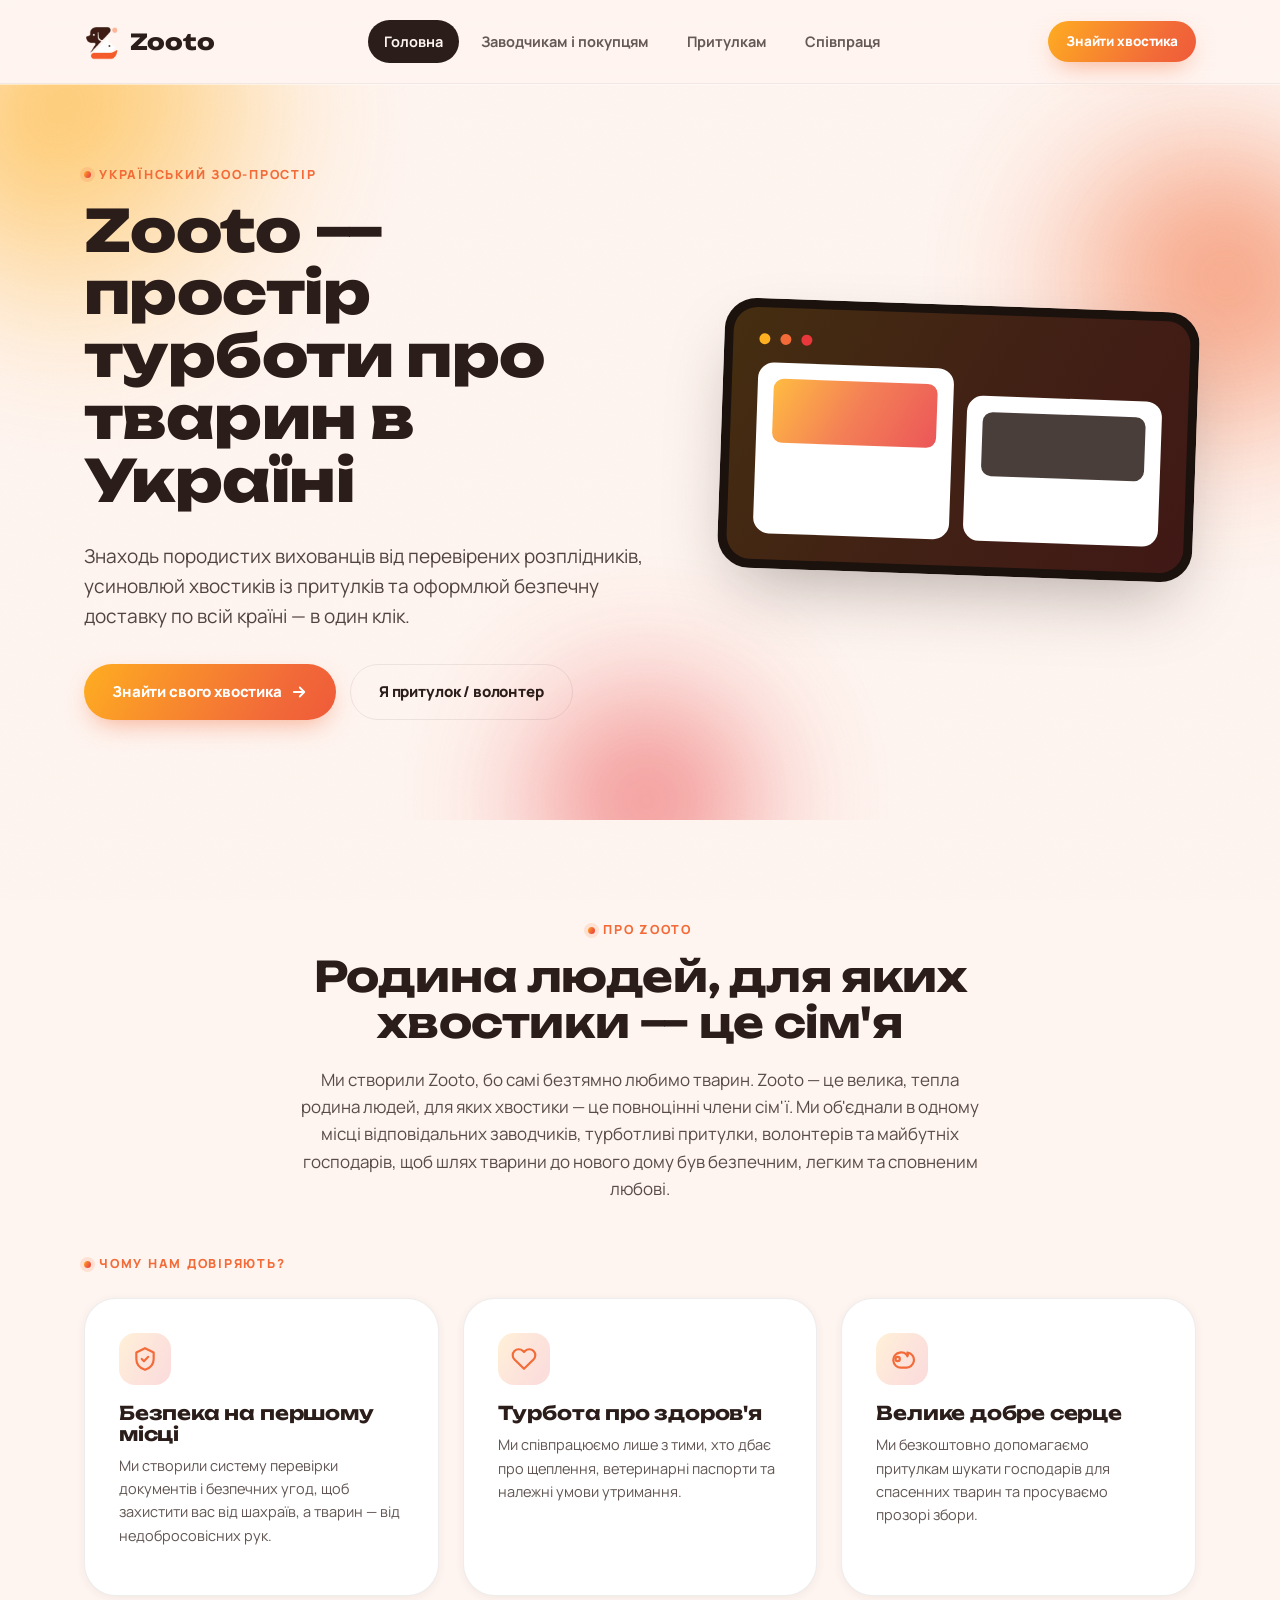
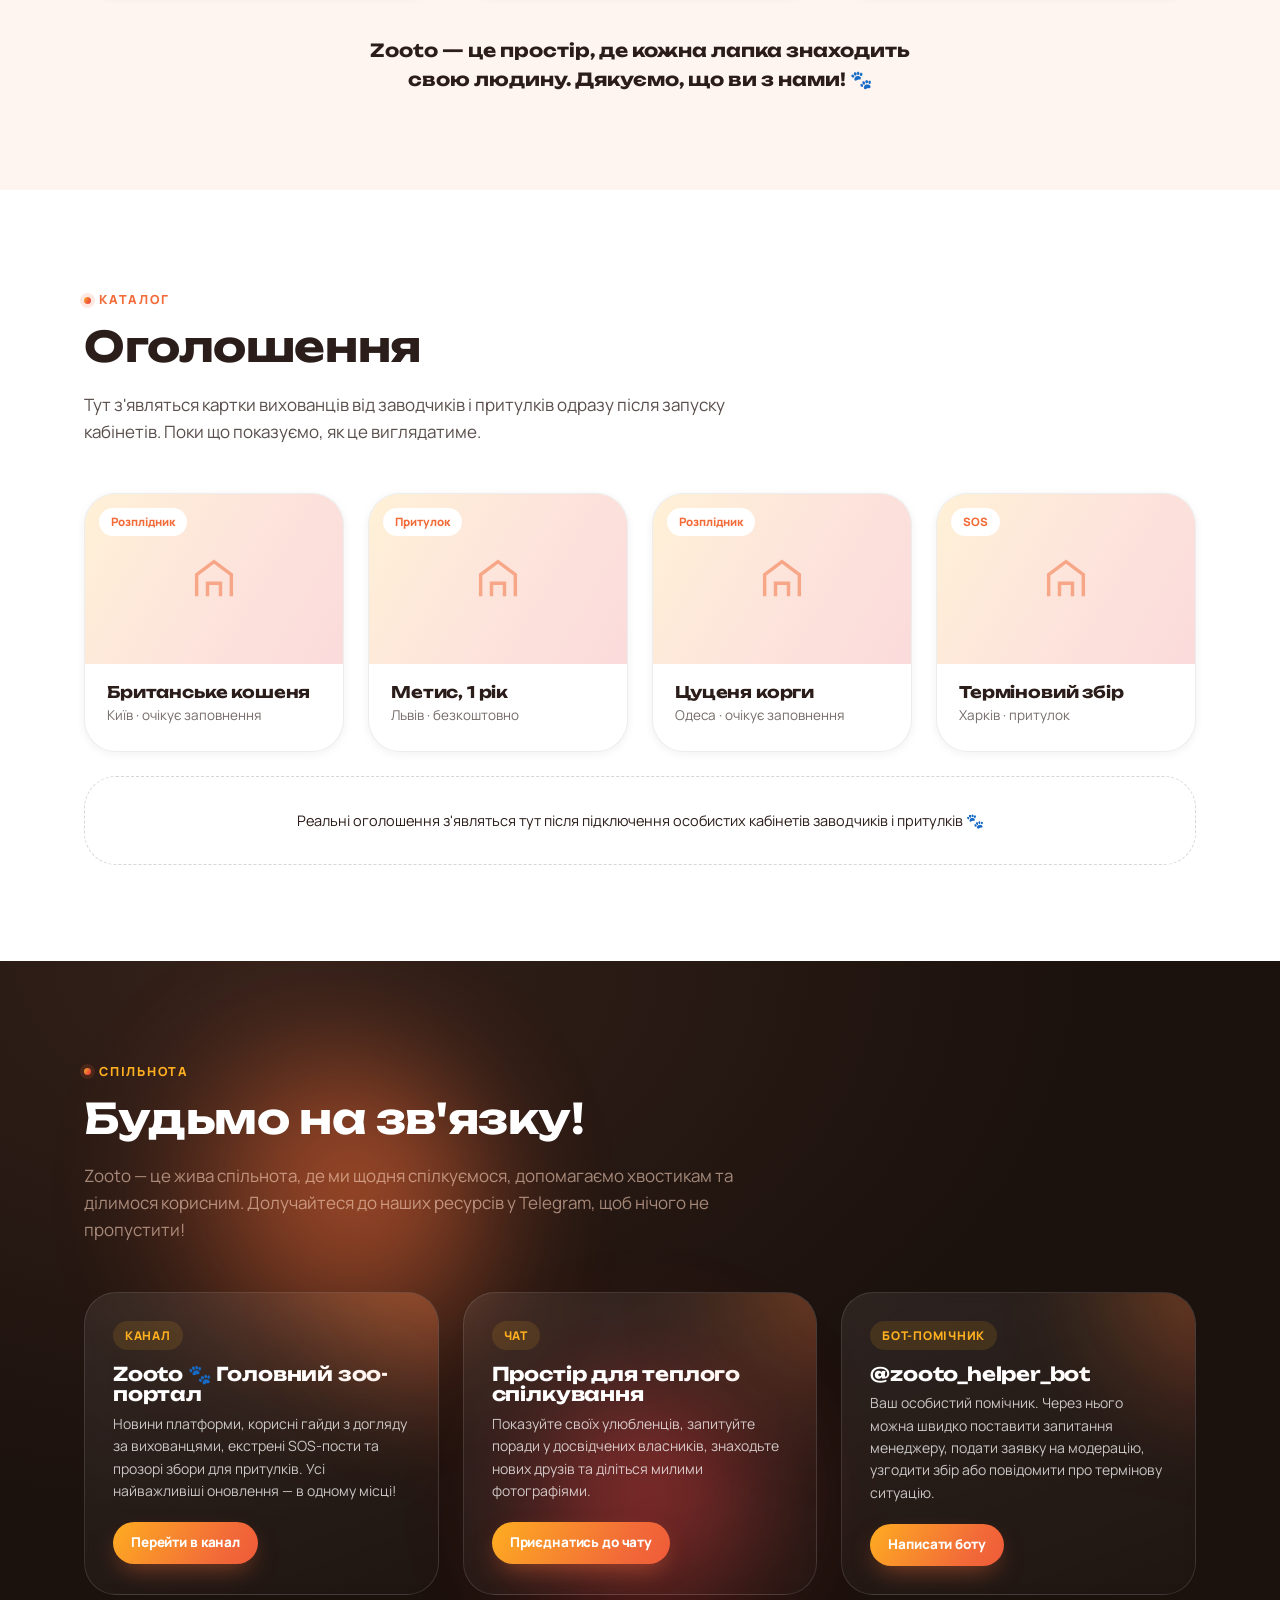
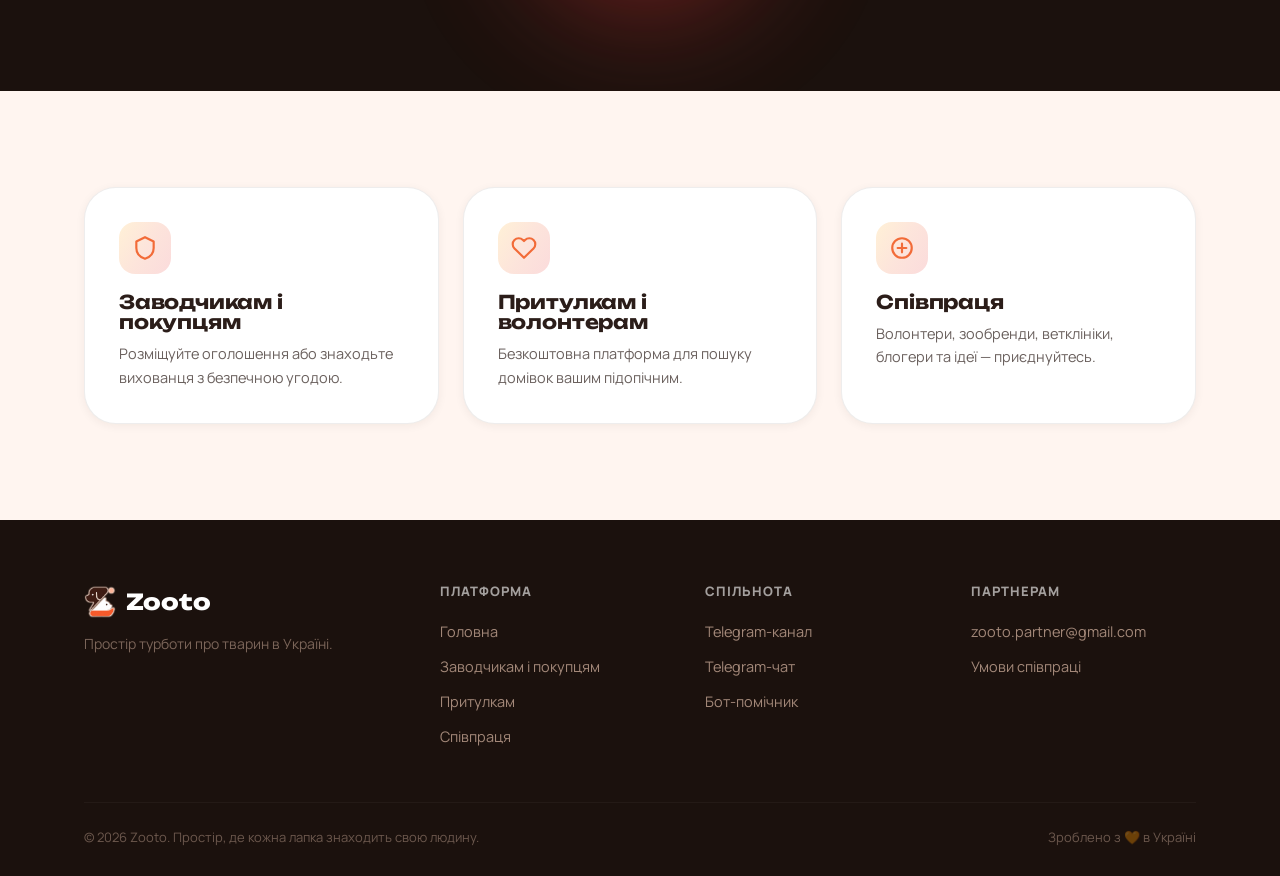
==== commit d02cdf56: "Add files via upload" ====
--- a/index.html
+++ b/index.html
@@ -5,7 +5,6 @@
 <meta name="viewport" content="width=device-width, initial-scale=1.0">
 <title>Zooto — простір турботи про тварин в Україні</title>
 <link rel="stylesheet" href="assets/style.css">
-<link rel="stylesheet" href="assets/auth.css">
 <link rel="icon" href="assets/favicon.ico" sizes="any">
 <link rel="icon" href="assets/favicon-512.png" type="image/png">
 <link rel="apple-touch-icon" href="assets/apple-touch-icon.png">
@@ -18,7 +17,7 @@
 <header class="nav">
   <div class="container">
     <a href="index.html" class="logo">
-      <img src="assets/logo-icon.png" alt="Zooto">
+      <img src="assets/logo.png" alt="Zooto">
       Zooto
     </a>
     <nav class="nav-links">
@@ -28,7 +27,6 @@
       <a href="cooperation.html">Співпраця</a>
     </nav>
     <div class="nav-cta">
-      <a class="btn btn-ghost btn-sm" href="login.html">Увійти</a>
       <a class="btn btn-primary btn-sm" href="marketplace.html#buyer">Знайти хвостика</a>
       <button class="nav-burger" aria-label="Меню">
         <svg width="20" height="20" viewBox="0 0 24 24" fill="none" stroke="currentColor" stroke-width="2.4" stroke-linecap="round"><line x1="3" y1="6" x2="21" y2="6"/><line x1="3" y1="12" x2="21" y2="12"/><line x1="3" y1="18" x2="21" y2="18"/></svg>
@@ -218,7 +216,7 @@
     <div class="footer-grid">
       <div>
         <div class="footer-logo">
-          <img src="assets/logo-icon.png" alt="Zooto">
+          <img src="assets/logo.png" alt="Zooto">
           Zooto
         </div>
         <p style="font-size:14px; opacity:.6; max-width:32ch;">Простір турботи про тварин в Україні.</p>
@@ -250,6 +248,5 @@
 </footer>
 
 <script src="assets/main.js"></script>
-<script type="module" src="assets/register-modal.js"></script>
 </body>
 </html>
--- a/assets/style.css
+++ b/assets/style.css
@@ -100,16 +100,18 @@
 .orb-field{ position:absolute; inset:0; overflow:hidden; z-index:0; pointer-events:none; }
 .orb{
   position:absolute; border-radius:50%; filter:blur(60px);
-  animation:float-orb 16s ease-in-out infinite;
+  animation:float-orb 30s ease-in-out infinite;
   opacity:.75;
-}
-.orb--1{ width:420px; height:420px; background:radial-gradient(circle at 30% 30%, var(--gold), transparent 70%); top:-120px; left:-80px; animation-duration:18s; }
-.orb--2{ width:380px; height:380px; background:radial-gradient(circle at 60% 40%, var(--terracotta), transparent 70%); top:40px; right:-100px; animation-duration:22s; animation-delay:-4s; }
-.orb--3{ width:320px; height:320px; background:radial-gradient(circle at 50% 50%, var(--coral), transparent 70%); bottom:-140px; left:38%; animation-duration:20s; animation-delay:-9s; }
+  will-change:transform;
+  backface-visibility:hidden;
+}
+.orb--1{ width:420px; height:420px; background:radial-gradient(circle at 30% 30%, var(--gold), transparent 70%); top:-120px; left:-80px; animation-duration:32s; }
+.orb--2{ width:380px; height:380px; background:radial-gradient(circle at 60% 40%, var(--terracotta), transparent 70%); top:40px; right:-100px; animation-duration:36s; animation-delay:-4s; }
+.orb--3{ width:320px; height:320px; background:radial-gradient(circle at 50% 50%, var(--coral), transparent 70%); bottom:-140px; left:38%; animation-duration:34s; animation-delay:-9s; }
 @keyframes float-orb{
-  0%,100%{ transform:translate(0,0) scale(1); }
-  33%{ transform:translate(30px,-40px) scale(1.08); }
-  66%{ transform:translate(-25px,25px) scale(.94); }
+  0%,100%{ transform:translate3d(0,0,0) scale(1); }
+  33%{ transform:translate3d(12px,-16px,0) scale(1.03); }
+  66%{ transform:translate3d(-10px,10px,0) scale(.97); }
 }
 
 /* ============================================================
@@ -127,8 +129,8 @@
 }
 .nav .container{ display:flex; align-items:center; justify-content:space-between; gap:20px; width:100%; }
 .logo{ display:flex; align-items:center; gap:10px; font-family:var(--ff-display); font-weight:800; font-size:22px; color:var(--espresso); }
-.logo svg, .logo img{ width:34px; height:34px; flex-shrink:0; object-fit:contain; display:block; }
 .logo svg{ width:34px; height:34px; flex-shrink:0; }
+.logo img{ width:36px; height:36px; object-fit:contain; flex-shrink:0; }
 .nav-links{ display:flex; align-items:center; gap:6px; }
 .nav-links a{
   padding:10px 16px; border-radius:var(--radius-pill); font-weight:700; font-size:14.5px;
@@ -385,8 +387,15 @@
 footer{ background:var(--espresso-2); color:rgba(255,216,194,.7); padding:64px 0 28px; position:relative; overflow:hidden; }
 .footer-grid{ display:grid; grid-template-columns:1.4fr 1fr 1fr 1fr; gap:40px; margin-bottom:48px; position:relative; z-index:1; }
 .footer-logo{ display:flex; align-items:center; gap:10px; font-family:var(--ff-display); font-weight:800; font-size:22px; color:var(--snow); margin-bottom:14px; }
-.footer-logo svg, .footer-logo img{ width:30px; height:30px; flex-shrink:0; object-fit:contain; display:block; }
 .footer-logo svg{ width:30px; height:30px; }
+.footer-logo img{
+  width:32px; height:32px; object-fit:contain;
+  filter:
+    drop-shadow(1px 0 0 rgba(255,216,194,.4))
+    drop-shadow(-1px 0 0 rgba(255,216,194,.4))
+    drop-shadow(0 1px 0 rgba(255,216,194,.4))
+    drop-shadow(0 -1px 0 rgba(255,216,194,.4));
+}
 footer h4{ color:var(--snow); font-family:var(--ff-body); font-size:13px; letter-spacing:.08em; text-transform:uppercase; font-weight:800; margin-bottom:16px; opacity:.6; }
 footer a{ display:block; font-size:14.5px; padding:6px 0; opacity:.85; transition:opacity .2s, color .2s; }
 footer a:hover{ opacity:1; color:var(--gold); }
@@ -423,37 +432,3 @@
 .mobile-drawer.open{ transform:translateX(0); }
 .mobile-drawer a{ font-family:var(--ff-display); font-size:22px; font-weight:700; padding:16px 4px; border-bottom:1px solid var(--border-soft); }
 .mobile-drawer-top{ display:flex; justify-content:space-between; align-items:center; margin-bottom:30px; }
-
-/* ============================================================
-   Upload dropzone (shared — used in cabinets and registration modal)
-   ============================================================ */
-.dropzone{
-  border:1.5px dashed rgba(43,29,25,.2); border-radius:var(--radius-md); padding:22px;
-  display:flex; align-items:center; gap:16px; cursor:pointer; transition:border-color .2s, background .2s;
-  background:var(--peach);
-}
-.dropzone:hover{ border-color:var(--terracotta); background:rgba(242,107,56,.05); }
-.dropzone input[type=file]{ display:none; }
-.dropzone-thumb{
-  width:56px; height:56px; border-radius:12px; background:var(--snow); flex-shrink:0; display:flex; align-items:center; justify-content:center;
-  overflow:hidden; border:1px solid var(--border-soft);
-}
-.dropzone-thumb img{ width:100%; height:100%; object-fit:cover; }
-.dropzone-thumb svg{ width:22px; height:22px; opacity:.4; }
-.dropzone-text{ font-size:13.5px; font-weight:700; }
-.dropzone-text span{ display:block; font-size:12px; font-weight:500; opacity:.55; margin-top:2px; }
-
-/* ---------- shared action row (used in admin panel + registration parent-offer step) ---------- */
-.modal-action-row{ display:flex; gap:12px; }
-.modal-action-row .btn{ flex:1; }
-
-/* ---------- icon button (shared — used in cabinets, admin panel, registration modal) ---------- */
-.icon-btn{
-  width:34px; height:34px; border-radius:50%; border:none; cursor:pointer;
-  background:rgba(255,255,255,.92); backdrop-filter:blur(4px); display:flex; align-items:center; justify-content:center;
-  box-shadow:0 4px 10px rgba(43,29,25,.15); transition:background .2s, transform .2s;
-  color:var(--espresso); flex-shrink:0;
-}
-.icon-btn:hover{ transform:scale(1.08); }
-.icon-btn.danger:hover{ background:var(--coral); color:var(--snow); }
-.icon-btn svg{ width:15px; height:15px; }
